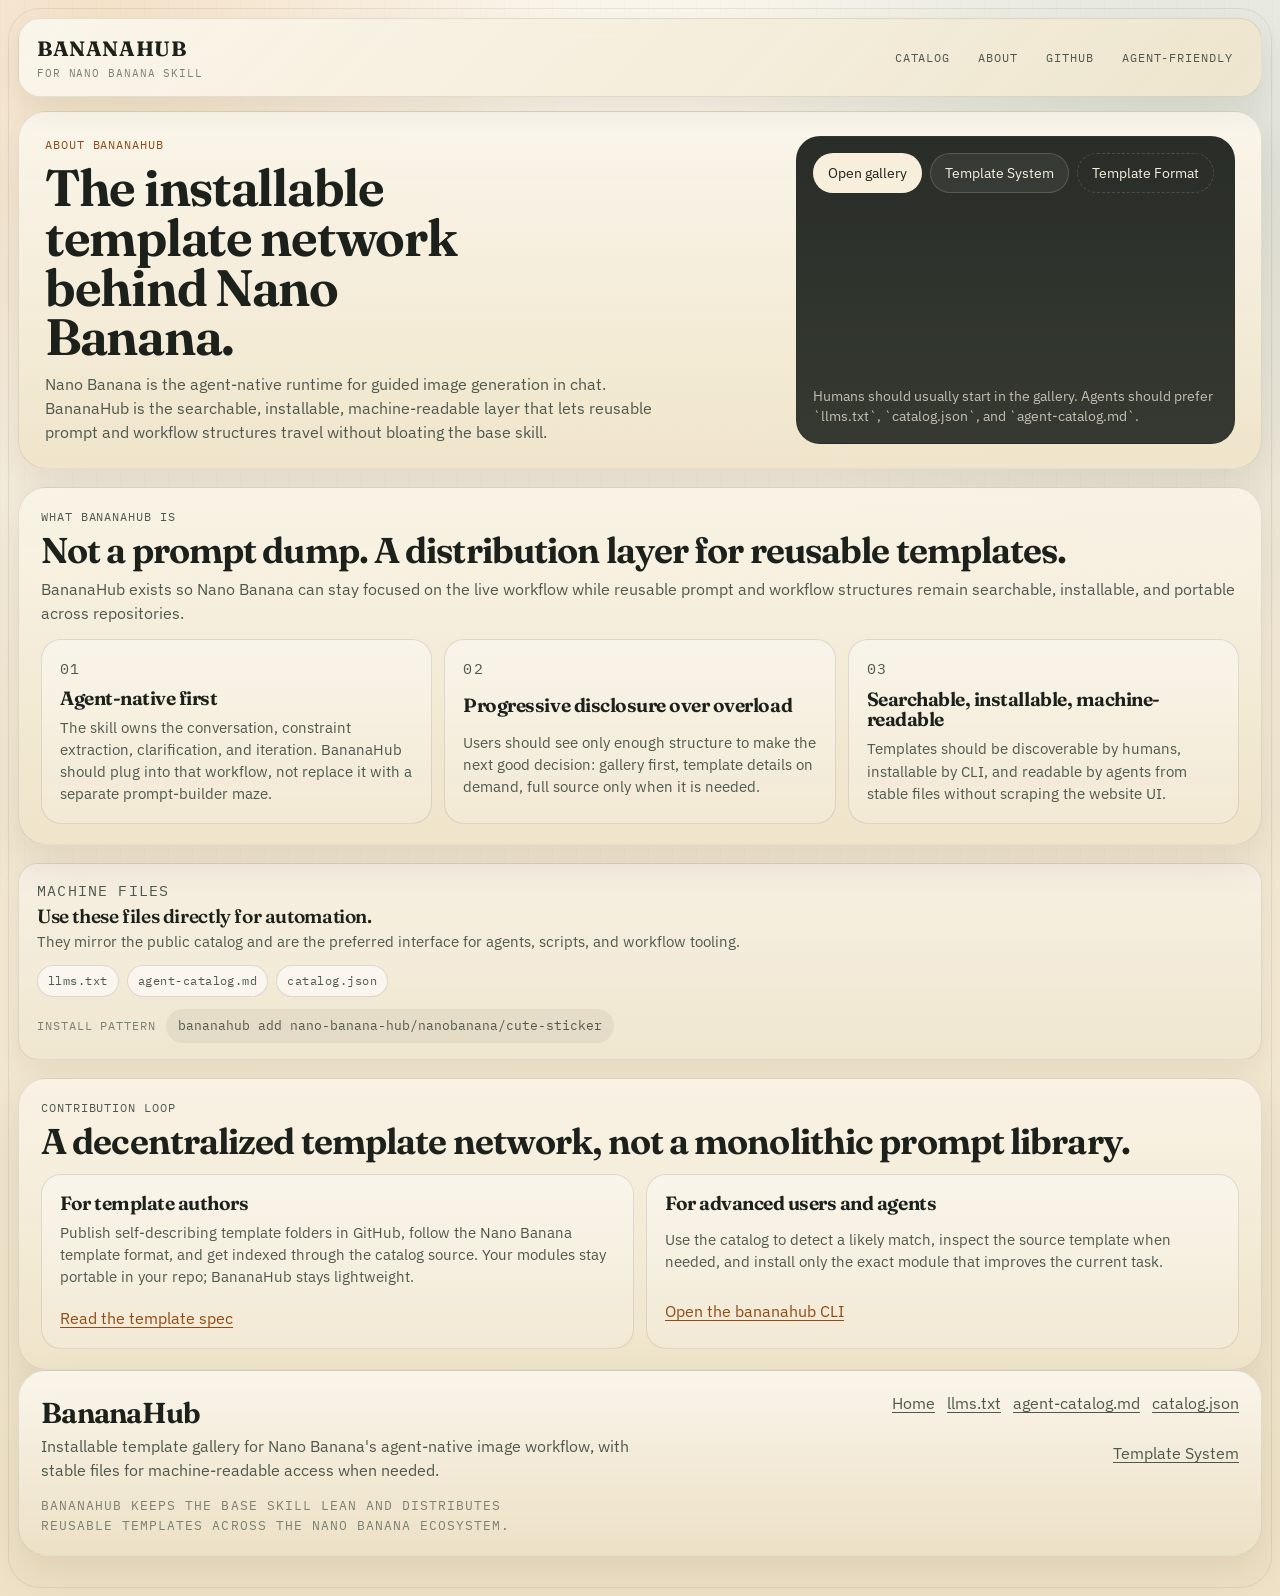
==== about.html @ 26250949 "feat: add workflow templates to hub" ====
<!DOCTYPE html>
<html lang="en">
<head>
  <meta charset="UTF-8">
  <meta name="viewport" content="width=device-width, initial-scale=1.0">
  <title>About BananaHub | Installable Template Network for Nano Banana</title>
  <meta
    name="description"
    content="Learn how BananaHub fits into the Nano Banana product: a searchable, installable template network for an agent-native image workflow."
  >
  <meta name="robots" content="index,follow,max-image-preview:large">
  <meta name="theme-color" content="#f2c94c">
  <meta property="og:type" content="website">
  <meta property="og:url" content="https://nano-banana-hub.github.io/about.html">
  <meta property="og:title" content="About BananaHub | Installable Template Network for Nano Banana">
  <meta
    property="og:description"
    content="What BananaHub is, why it exists, and how humans, authors, and agents should use this installable template network."
  >
  <link rel="canonical" href="https://nano-banana-hub.github.io/about.html">
  <link rel="preconnect" href="https://fonts.googleapis.com">
  <link rel="preconnect" href="https://fonts.gstatic.com" crossorigin>
  <link
    href="https://fonts.googleapis.com/css2?family=Fraunces:opsz,wght@9..144,500;9..144,600;9..144,700&family=IBM+Plex+Mono:wght@400;500;600&family=IBM+Plex+Sans:wght@400;500;600;700&display=swap"
    rel="stylesheet"
  >
  <link rel="stylesheet" href="css/style.css">
  <link rel="icon" href="data:image/svg+xml,<svg xmlns='http://www.w3.org/2000/svg' viewBox='0 0 100 100'><text y='.9em' font-size='90'>🍌</text></svg>">
</head>
<body>
  <a class="skip-link" href="#about-main">Skip to content</a>

  <div class="page-shell">
    <header class="site-header">
      <div class="header-inner">
        <a class="header-brand" href="/">
          <span class="brand-badge">BananaHub</span>
          <span class="brand-note">for Nano Banana Skill</span>
        </a>

        <nav class="header-links" aria-label="Primary">
          <a href="/#catalog-section">Catalog</a>
          <a href="about.html">About</a>
          <a href="https://github.com/nano-banana-hub">GitHub</a>
          <a href="/#agent-access">Agent-Friendly</a>
        </nav>
      </div>
    </header>

    <main id="about-main">
      <section class="hero info-hero">
        <div class="hero-copy">
          <p class="eyebrow">About BananaHub</p>
          <h1>The installable template network behind Nano Banana.</h1>
          <p class="hero-lead">
            Nano Banana is the agent-native runtime for guided image generation in chat. BananaHub is the searchable,
            installable, machine-readable layer that lets reusable prompt and workflow structures travel without bloating the base skill.
          </p>
        </div>

        <aside class="hero-rail" aria-label="About quick links">
          <div class="hero-actions">
            <a class="button button-primary" href="/#catalog-section">Open gallery</a>
            <a class="button button-secondary" href="https://github.com/nano-banana-hub/nanobanana/blob/main/references/template-system.md" target="_blank" rel="noopener">Template System</a>
            <a class="button button-tertiary" href="https://github.com/nano-banana-hub/nanobanana/blob/main/references/template-format-spec.md" target="_blank" rel="noopener">Template Format</a>
          </div>

          <p class="hero-note">
            Humans should usually start in the gallery. Agents should prefer `llms.txt`, `catalog.json`, and `agent-catalog.md`.
          </p>
        </aside>
      </section>

      <section class="manifesto" aria-labelledby="manifesto-title">
        <div class="section-heading">
          <p class="section-kicker">What BananaHub Is</p>
          <h2 id="manifesto-title">Not a prompt dump. A distribution layer for reusable templates.</h2>
          <p>
            BananaHub exists so Nano Banana can stay focused on the live workflow while reusable prompt and workflow structures remain
            searchable, installable, and portable across repositories.
          </p>
        </div>

        <div class="principle-grid">
          <article class="principle-card">
            <p class="principle-index">01</p>
            <h3>Agent-native first</h3>
            <p>
              The skill owns the conversation, constraint extraction, clarification, and iteration. BananaHub should plug into
              that workflow, not replace it with a separate prompt-builder maze.
            </p>
          </article>

          <article class="principle-card">
            <p class="principle-index">02</p>
            <h3>Progressive disclosure over overload</h3>
            <p>
              Users should see only enough structure to make the next good decision: gallery first, template details on demand,
              full source only when it is needed.
            </p>
          </article>

          <article class="principle-card">
            <p class="principle-index">03</p>
            <h3>Searchable, installable, machine-readable</h3>
            <p>
              Templates should be discoverable by humans, installable by CLI, and readable by agents from stable files without
              scraping the website UI.
            </p>
          </article>
        </div>
      </section>

      <section class="agent-strip" aria-labelledby="machine-files-title">
        <div class="agent-strip-copy">
          <p class="section-kicker">Machine Files</p>
          <h2 id="machine-files-title">Use these files directly for automation.</h2>
          <p>
            They mirror the public catalog and are the preferred interface for agents, scripts, and workflow tooling.
          </p>
        </div>

        <div class="agent-strip-links">
          <a class="agent-pill" href="llms.txt">llms.txt</a>
          <a class="agent-pill" href="agent-catalog.md">agent-catalog.md</a>
          <a class="agent-pill" href="catalog.json">catalog.json</a>
        </div>

        <p class="agent-install-line">
          <span>Install pattern</span>
          <code>bananahub add nano-banana-hub/nanobanana/cute-sticker</code>
        </p>
      </section>

      <section class="contribute-strip" aria-labelledby="contribute-title">
        <div class="section-heading">
          <p class="section-kicker">Contribution Loop</p>
          <h2 id="contribute-title">A decentralized template network, not a monolithic prompt library.</h2>
        </div>

        <div class="contribute-grid">
          <article class="contribute-card">
            <h3>For template authors</h3>
            <p>
              Publish self-describing template folders in GitHub, follow the Nano Banana template format, and get indexed through
              the catalog source. Your modules stay portable in your repo; BananaHub stays lightweight.
            </p>
            <a href="https://github.com/nano-banana-hub/nanobanana/blob/main/references/template-format-spec.md" target="_blank" rel="noopener">Read the template spec</a>
          </article>

          <article class="contribute-card">
            <h3>For advanced users and agents</h3>
            <p>
              Use the catalog to detect a likely match, inspect the source template when needed, and install only the exact module
              that improves the current task.
            </p>
            <a href="https://www.npmjs.com/package/bananahub" target="_blank" rel="noopener">Open the bananahub CLI</a>
          </article>
        </div>
      </section>
    </main>

    <footer class="site-footer">
      <div class="footer-top">
        <div>
          <p class="footer-title">BananaHub</p>
          <p class="footer-copy">
            Installable template gallery for Nano Banana's agent-native image workflow, with stable files for machine-readable
            access when needed.
          </p>
        </div>

        <div class="footer-links">
          <a href="/">Home</a>
          <a href="llms.txt">llms.txt</a>
          <a href="agent-catalog.md">agent-catalog.md</a>
          <a href="catalog.json">catalog.json</a>
          <a href="https://github.com/nano-banana-hub/nanobanana/blob/main/references/template-system.md" target="_blank" rel="noopener">Template System</a>
        </div>
      </div>

      <p class="footer-meta">BananaHub keeps the base skill lean and distributes reusable templates across the Nano Banana ecosystem.</p>
    </footer>
  </div>
</body>
</html>
---- css/style.css ----
:root {
  --paper: #f4eddc;
  --paper-deep: #eadbbe;
  --paper-warm: #f8f4ea;
  --ink: #1c211c;
  --ink-soft: #4f584f;
  --ink-faint: #7a8175;
  --line: rgba(28, 33, 28, 0.14);
  --line-strong: rgba(28, 33, 28, 0.26);
  --accent: #d9862a;
  --accent-deep: #8f4c16;
  --accent-soft: rgba(217, 134, 42, 0.14);
  --olive: #5e6d47;
  --olive-soft: rgba(94, 109, 71, 0.12);
  --teal: #2f6e72;
  --shadow-panel: 0 18px 44px rgba(56, 42, 18, 0.1);
  --shadow-card: 0 18px 40px rgba(46, 35, 14, 0.1);
  --radius-xl: 28px;
  --radius-lg: 20px;
  --radius-md: 14px;
  --radius-sm: 10px;
  --content-max: 1460px;
}

*,
*::before,
*::after {
  box-sizing: border-box;
}

html {
  scroll-behavior: smooth;
}

body {
  margin: 0;
  min-width: 320px;
  color: var(--ink);
  font-family: 'IBM Plex Sans', sans-serif;
  line-height: 1.5;
  background:
    radial-gradient(circle at 8% 0%, rgba(217, 134, 42, 0.18), transparent 24%),
    radial-gradient(circle at 92% 10%, rgba(47, 110, 114, 0.14), transparent 26%),
    linear-gradient(180deg, #faf5eb 0%, #f2e8d3 48%, #efe2c6 100%);
}

body::before {
  content: '';
  position: fixed;
  inset: 0;
  pointer-events: none;
  opacity: 0.4;
  background-image:
    linear-gradient(rgba(255, 255, 255, 0.24) 1px, transparent 1px),
    linear-gradient(90deg, rgba(28, 33, 28, 0.024) 1px, transparent 1px);
  background-size: 100% 24px, 24px 100%;
  mix-blend-mode: multiply;
}

a {
  color: inherit;
}

img {
  display: block;
  max-width: 100%;
}

button,
input {
  font: inherit;
}

button {
  cursor: pointer;
}

code {
  font-family: 'IBM Plex Mono', monospace;
}

.skip-link {
  position: absolute;
  top: -56px;
  left: 20px;
  z-index: 60;
  padding: 10px 14px;
  border-radius: 999px;
  background: var(--ink);
  color: #fbf4e5;
  text-decoration: none;
  transition: top 0.18s ease;
}

.skip-link:focus {
  top: 18px;
}

.page-shell {
  position: relative;
  max-width: calc(var(--content-max) + 48px);
  margin: 0 auto;
  padding: 18px 18px 40px;
}

.page-shell::before {
  content: '';
  position: absolute;
  inset: 8px;
  border: 1px solid rgba(28, 33, 28, 0.08);
  border-radius: 32px;
  pointer-events: none;
}

.site-header,
.hero,
.catalog-shell,
.agent-drawer,
.manifesto,
.contribute-strip,
.site-footer {
  position: relative;
  z-index: 1;
}

.site-header {
  position: sticky;
  top: 0;
  z-index: 30;
  padding-bottom: 14px;
  backdrop-filter: blur(18px);
}

.header-inner {
  display: flex;
  align-items: center;
  justify-content: space-between;
  gap: 18px;
  padding: 14px 18px;
  border: 1px solid rgba(28, 33, 28, 0.1);
  border-radius: 22px;
  background: linear-gradient(135deg, rgba(250, 246, 236, 0.94), rgba(239, 229, 203, 0.88));
  box-shadow: 0 12px 28px rgba(55, 43, 19, 0.08);
}

.header-brand {
  display: inline-flex;
  flex-direction: column;
  gap: 1px;
  text-decoration: none;
}

.brand-badge {
  font-family: 'Fraunces', serif;
  font-size: 1.3rem;
  font-weight: 700;
  letter-spacing: 0.03em;
  text-transform: uppercase;
}

.brand-note,
.header-links a,
.eyebrow,
.section-kicker,
.search-label,
.filter-label,
.access-label,
.card-eyebrow,
.modal-kicker,
.modal-install-label,
.modal-meta-item .label,
.footer-meta {
  font-family: 'IBM Plex Mono', monospace;
  letter-spacing: 0.08em;
  text-transform: uppercase;
}

.brand-note {
  color: var(--ink-faint);
  font-size: 0.7rem;
}

.header-links {
  display: flex;
  flex-wrap: wrap;
  justify-content: flex-end;
  gap: 8px;
}

.header-links a {
  display: inline-flex;
  align-items: center;
  min-height: 34px;
  padding: 0 10px;
  border-radius: 999px;
  color: var(--ink-soft);
  font-size: 0.74rem;
  text-decoration: none;
  transition:
    background-color 0.2s ease,
    color 0.2s ease,
    transform 0.2s ease;
}

.header-links a:hover,
.header-links a:focus-visible {
  color: var(--ink);
  background: rgba(28, 33, 28, 0.06);
  transform: translateY(-1px);
}

main {
  display: grid;
  gap: 18px;
}

.hero,
.catalog-shell,
.agent-drawer,
.manifesto,
.contribute-strip,
.site-footer {
  border: 1px solid rgba(28, 33, 28, 0.1);
  border-radius: var(--radius-xl);
  background:
    linear-gradient(180deg, rgba(249, 243, 230, 0.96), rgba(238, 228, 201, 0.95));
  box-shadow: var(--shadow-panel);
}

.hero,
.catalog-shell,
.site-footer {
  background:
    linear-gradient(180deg, rgba(250, 245, 235, 0.98), rgba(239, 228, 201, 0.95)),
    radial-gradient(circle at top right, rgba(94, 109, 71, 0.08), transparent 24%);
}

.hero {
  display: grid;
  grid-template-columns: minmax(0, 1.5fr) minmax(280px, 0.9fr);
  gap: 18px;
  padding: 24px 26px;
  overflow: clip;
}

.hero-compact {
  min-height: 0;
}

.info-hero h1 {
  max-width: 13ch;
}

.hero-copy {
  display: grid;
  gap: 10px;
  align-content: center;
}

.eyebrow,
.section-kicker,
.search-label,
.filter-label,
.access-label,
.card-eyebrow,
.modal-kicker,
.modal-install-label {
  margin: 0;
  color: var(--accent-deep);
  font-size: 0.72rem;
}

.hero h1,
.catalog-intro h2,
.section-heading h2,
.access-card h3,
.principle-card h3,
.contribute-card h3,
.modal h2,
.footer-title,
.card-title {
  margin: 0;
  font-family: 'Fraunces', serif;
  font-weight: 650;
  letter-spacing: -0.025em;
}

.hero h1 {
  max-width: 12ch;
  font-size: clamp(2.2rem, 4vw, 4rem);
  line-height: 0.97;
}

.hero-lead,
.section-heading p,
#results-summary,
.access-card p,
.principle-card p,
.contribute-card p,
.footer-copy,
.modal-desc {
  margin: 0;
  color: var(--ink-soft);
}

.hero-lead {
  max-width: 62ch;
  font-size: 1rem;
}

.hero-rail {
  display: grid;
  gap: 14px;
  align-content: space-between;
  padding: 16px;
  border: 1px solid rgba(28, 33, 28, 0.12);
  border-radius: 24px;
  background: linear-gradient(180deg, rgba(28, 33, 28, 0.94), rgba(42, 47, 40, 0.94));
  color: #f7efdc;
}

.hero-metrics {
  display: grid;
  grid-template-columns: repeat(3, minmax(0, 1fr));
  gap: 10px;
  margin: 0;
  padding: 0;
  list-style: none;
}

.hero-metrics li {
  padding: 12px 12px 10px;
  border: 1px solid rgba(247, 239, 220, 0.12);
  border-radius: 16px;
  background: rgba(255, 255, 255, 0.04);
}

.hero-metrics span {
  display: block;
  font-family: 'Fraunces', serif;
  font-size: 1.55rem;
  line-height: 1;
}

.hero-metrics small {
  display: block;
  margin-top: 7px;
  color: rgba(247, 239, 220, 0.72);
  font-size: 0.76rem;
}

.hero-actions {
  display: flex;
  flex-wrap: wrap;
  gap: 8px;
}

.button,
.pill,
.sort-tab,
.link-button,
.copy-btn,
.card-source-link,
.modal-link,
.modal-link-button,
.lightbox-link,
.lightbox-close,
.modal-close {
  transition:
    transform 0.2s ease,
    border-color 0.2s ease,
    background-color 0.2s ease,
    color 0.2s ease,
    box-shadow 0.2s ease;
}

.button {
  display: inline-flex;
  align-items: center;
  justify-content: center;
  min-height: 40px;
  padding: 0 14px;
  border: 1px solid rgba(247, 239, 220, 0.16);
  border-radius: 999px;
  text-decoration: none;
  font-size: 0.9rem;
}

.button:hover,
.button:focus-visible,
.pill:hover,
.sort-tab:hover,
.link-button:hover,
.copy-btn:hover,
.card-source-link:hover,
.modal-link:hover,
.modal-link-button:hover,
.lightbox-link:hover,
.lightbox-close:hover,
.modal-close:hover,
.access-card:hover,
.access-card:focus-visible,
.template-card:hover,
.template-card:focus-visible {
  transform: translateY(-2px);
}

.button-primary {
  background: #f7efdc;
  color: var(--ink);
}

.button-secondary {
  color: #f7efdc;
  background: rgba(255, 255, 255, 0.06);
}

.button-tertiary {
  color: #f7efdc;
  background: transparent;
  border-style: dashed;
}

.hero-note {
  margin: 0;
  color: rgba(247, 239, 220, 0.74);
  font-size: 0.85rem;
}

.catalog-shell {
  padding: 20px 22px 22px;
  overflow: visible;
}

.catalog-intro {
  display: flex;
  align-items: flex-start;
  justify-content: space-between;
  gap: 18px;
}

.catalog-intro h2,
.section-heading h2 {
  font-size: clamp(1.8rem, 2.8vw, 2.8rem);
  line-height: 1;
}

.catalog-status {
  display: flex;
  gap: 10px;
}

.status-pill {
  min-width: 110px;
  padding: 12px 14px 10px;
  border: 1px solid rgba(28, 33, 28, 0.1);
  border-radius: 16px;
  background: rgba(28, 33, 28, 0.03);
}

.status-pill span {
  display: block;
  font-family: 'Fraunces', serif;
  font-size: 1.5rem;
  line-height: 1;
}

.status-pill small {
  color: var(--ink-faint);
  font-size: 0.76rem;
}

.filter-bar,
.catalog-helper {
  display: flex;
  align-items: center;
  justify-content: space-between;
  gap: 14px;
}

.filter-bar {
  position: sticky;
  top: 80px;
  z-index: 12;
  flex-wrap: wrap;
  margin-top: 16px;
  padding: 14px;
  border: 1px solid rgba(28, 33, 28, 0.12);
  border-radius: 20px;
  background: linear-gradient(180deg, rgba(250, 246, 238, 0.96), rgba(243, 235, 219, 0.95));
  box-shadow: 0 10px 26px rgba(54, 42, 18, 0.08);
}

.search-box {
  flex: 1 1 320px;
  display: grid;
  gap: 6px;
}

.search-input-shell {
  display: flex;
  align-items: center;
  gap: 10px;
  min-height: 48px;
  padding: 0 14px;
  border: 1px solid rgba(28, 33, 28, 0.16);
  border-radius: 16px;
  background: rgba(255, 255, 255, 0.8);
}

.search-icon {
  display: inline-flex;
  align-items: center;
  justify-content: center;
  width: 24px;
  height: 24px;
  border-radius: 50%;
  background: var(--ink);
  color: #f7efdc;
  font-family: 'IBM Plex Mono', monospace;
  font-size: 0.8rem;
}

.search-input-shell input {
  width: 100%;
  border: 0;
  outline: 0;
  background: transparent;
  color: var(--ink);
}

.search-input-shell input::placeholder {
  color: var(--ink-faint);
}

.filter-group {
  min-width: 180px;
  display: grid;
  gap: 6px;
}

.filter-row,
.sort-tabs {
  display: flex;
  flex-wrap: wrap;
  gap: 6px;
}

.pill,
.sort-tab,
.link-button {
  min-height: 34px;
  padding: 0 11px;
  border: 1px solid rgba(28, 33, 28, 0.14);
  border-radius: 999px;
  background: rgba(255, 255, 255, 0.76);
  color: var(--ink-soft);
  font-size: 0.78rem;
}

.pill.active,
.sort-tab.active {
  background: var(--ink);
  border-color: var(--ink);
  color: #f7efdc;
}

.catalog-helper {
  margin-top: 10px;
}

#catalog-hint,
.footer-meta,
.modal-subtitle,
.agent-summary-note {
  color: var(--ink-faint);
}

#catalog-hint {
  margin: 0;
  font-size: 0.88rem;
}

.link-button {
  background: transparent;
}

.card-grid {
  display: grid;
  grid-template-columns: repeat(auto-fill, minmax(210px, 1fr));
  gap: 14px;
  margin-top: 16px;
}

.template-card {
  display: grid;
  gap: 10px;
  min-height: 100%;
  padding: 10px;
  border: 1px solid rgba(28, 33, 28, 0.12);
  border-radius: 22px;
  background: linear-gradient(180deg, rgba(255, 255, 255, 0.58), rgba(247, 240, 226, 0.94));
  box-shadow: var(--shadow-card);
  cursor: pointer;
  outline: none;
}

.template-card:hover,
.template-card:focus-visible {
  border-color: rgba(28, 33, 28, 0.24);
  box-shadow: 0 22px 46px rgba(46, 35, 14, 0.14);
}

.card-image-wrap {
  position: relative;
  aspect-ratio: 1 / 1.02;
  overflow: hidden;
  border-radius: 16px;
  border: 1px solid rgba(28, 33, 28, 0.12);
  background:
    linear-gradient(135deg, rgba(28, 33, 28, 0.08), rgba(255, 255, 255, 0.38)),
    repeating-linear-gradient(135deg, rgba(28, 33, 28, 0.02) 0 10px, rgba(255, 255, 255, 0.05) 10px 20px);
}

.card-image-wrap.prefers-contain img {
  object-fit: contain;
  background: rgba(248, 244, 234, 0.98);
}

.card-image-wrap img {
  position: absolute;
  inset: 0;
  width: 100%;
  height: 100%;
  object-fit: cover;
  opacity: 0;
  transform: scale(1.02);
  transition:
    opacity 0.22s ease,
    transform 0.32s ease;
}

.card-image-wrap.is-loaded img {
  opacity: 1;
  transform: scale(1);
}

.card-image-placeholder {
  position: absolute;
  inset: 0;
  display: grid;
  place-items: center;
  padding: 12px;
}

.card-image-placeholder-label {
  color: var(--ink-faint);
  font-family: 'IBM Plex Mono', monospace;
  font-size: 0.72rem;
  letter-spacing: 0.05em;
  text-transform: uppercase;
  text-align: center;
}

.card-top-badges {
  position: absolute;
  top: 8px;
  left: 8px;
  right: 8px;
  z-index: 1;
  display: grid;
  grid-template-columns: minmax(0, 1fr) auto;
  align-items: start;
  gap: 8px;
}

.card-top-badges-left,
.card-top-badges-right {
  display: flex;
  flex-wrap: wrap;
  align-items: flex-start;
  min-width: 0;
  gap: 8px;
}

.card-top-badges-right {
  justify-content: flex-end;
}

.card-official-badge,
.card-type-badge,
.card-profile-badge,
.card-source-badge,
.card-flag-badge,
.card-aspect-badge {
  display: inline-flex;
  align-items: center;
  min-height: 22px;
  padding: 0 7px;
  border-radius: 999px;
  font-family: 'IBM Plex Mono', monospace;
  font-size: 0.62rem;
  letter-spacing: 0.05em;
  text-transform: uppercase;
  max-width: 100%;
  overflow: hidden;
  text-overflow: ellipsis;
  white-space: nowrap;
}

.card-official-badge {
  background: rgba(250, 244, 233, 0.9);
  color: var(--accent-deep);
}

.card-profile-badge {
  min-height: 18px;
  padding: 0 6px;
  border-radius: 7px;
  font-size: 0.58rem;
  letter-spacing: 0.04em;
  background: rgba(28, 33, 28, 0.72);
  color: #f7efdc;
}

.card-type-badge {
  min-height: 18px;
  padding: 0 6px;
  border-radius: 7px;
  font-size: 0.58rem;
  letter-spacing: 0.04em;
  background: rgba(47, 110, 114, 0.16);
  color: var(--teal);
}

.card-source-badge {
  background: rgba(47, 110, 114, 0.14);
  color: var(--teal);
}

.card-flag-badge {
  background: rgba(217, 134, 42, 0.18);
  color: var(--accent-deep);
}

.card-aspect-badge {
  position: absolute;
  left: 8px;
  bottom: 8px;
  z-index: 1;
  background: rgba(28, 33, 28, 0.8);
  color: #f7efdc;
}

.card-body {
  display: grid;
  gap: 10px;
  padding: 2px 2px 0;
}

.card-head {
  display: flex;
  gap: 10px;
  justify-content: space-between;
  align-items: flex-start;
}

.card-title-stack {
  min-width: 0;
}

.card-eyebrow {
  color: var(--ink-faint);
  font-size: 0.64rem;
}

.card-title {
  margin-top: 3px;
  font-size: 1.08rem;
  line-height: 1.05;
}

.card-subtitle {
  margin-top: 2px;
  color: var(--ink-soft);
  font-size: 0.78rem;
  line-height: 1.35;
}

.card-inline-stat {
  flex: 0 0 auto;
  min-width: 56px;
  padding: 6px 7px;
  border-radius: 12px;
  background: rgba(28, 33, 28, 0.05);
  text-align: right;
}

.card-inline-stat small {
  display: block;
  color: var(--ink-faint);
  font-size: 0.62rem;
  text-transform: uppercase;
  letter-spacing: 0.05em;
}

.card-inline-stat-value {
  display: block;
  font-family: 'Fraunces', serif;
  font-size: 1rem;
  line-height: 1;
}

.card-tags,
.card-badges {
  display: flex;
  flex-wrap: wrap;
  gap: 6px;
}

.tag,
.badge {
  display: inline-flex;
  align-items: center;
  min-height: 24px;
  padding: 0 8px;
  border-radius: 999px;
  font-size: 0.7rem;
}

.tag {
  border: 1px dashed rgba(28, 33, 28, 0.16);
  color: var(--ink-soft);
  background: rgba(255, 255, 255, 0.45);
}

.badge {
  border: 1px solid rgba(28, 33, 28, 0.12);
  background: rgba(28, 33, 28, 0.06);
}

.badge-source {
  background: rgba(47, 110, 114, 0.12);
}

.badge-flag {
  background: rgba(217, 134, 42, 0.16);
}

.badge-type.prompt {
  background: rgba(47, 110, 114, 0.12);
}

.badge-type.workflow {
  background: rgba(217, 134, 42, 0.15);
}

.badge-profile.photo {
  background: rgba(47, 110, 114, 0.14);
}

.badge-profile.sticker {
  background: rgba(217, 134, 42, 0.15);
}

.badge-profile.product {
  background: rgba(94, 109, 71, 0.16);
}

.badge-profile.diagram {
  background: rgba(90, 88, 145, 0.14);
}

.badge-profile.minimal {
  background: rgba(28, 33, 28, 0.08);
}

.badge-profile.general {
  background: rgba(122, 90, 41, 0.12);
}

.card-meta-inline {
  display: flex;
  flex-wrap: wrap;
  gap: 6px 10px;
  color: var(--ink-faint);
  font-size: 0.72rem;
}

.card-meta-inline span {
  display: inline-flex;
  align-items: center;
  gap: 6px;
}

.card-meta-inline span::before {
  content: '';
  width: 4px;
  height: 4px;
  border-radius: 50%;
  background: rgba(28, 33, 28, 0.28);
}

.card-actions {
  display: flex;
  flex-wrap: wrap;
  align-items: center;
  gap: 8px;
}

.card-action-stat,
.copy-btn,
.card-source-link {
  display: inline-flex;
  align-items: center;
  justify-content: center;
  min-height: 34px;
  padding: 0 11px;
  border-radius: 999px;
  text-decoration: none;
  font-size: 0.76rem;
  text-align: center;
  white-space: nowrap;
  line-height: 1;
}

.card-action-stat {
  gap: 7px;
  padding-inline: 12px;
  border: 1px solid rgba(28, 33, 28, 0.12);
  background: rgba(28, 33, 28, 0.05);
  color: var(--ink-soft);
}

.card-action-stat small {
  color: var(--ink-faint);
  font-size: 0.62rem;
  letter-spacing: 0.05em;
  text-transform: uppercase;
}

.card-action-stat-value {
  color: var(--ink);
  font-family: 'Fraunces', serif;
  font-size: 0.96rem;
  line-height: 1;
}

.copy-btn {
  flex: 1 1 auto;
  border: 1px solid var(--ink);
  background: var(--ink);
  color: #f7efdc;
}

.copy-btn.copied {
  background: var(--olive);
  border-color: var(--olive);
}

.copy-btn-compact {
  flex: 0 0 auto;
  min-height: 30px;
  padding: 0 10px;
  font-size: 0.72rem;
}

.card-source-link {
  flex: 0 0 auto;
  border: 1px solid rgba(28, 33, 28, 0.14);
  background: rgba(255, 255, 255, 0.64);
  color: var(--ink-soft);
}

.card-empty {
  grid-column: 1 / -1;
  padding: 36px 20px;
  border: 1px dashed rgba(28, 33, 28, 0.18);
  border-radius: 22px;
  background: rgba(255, 255, 255, 0.4);
  text-align: center;
}

.card-empty p {
  margin: 0;
}

.card-empty p + p {
  margin-top: 8px;
  color: var(--ink-soft);
}

.agent-strip {
  display: grid;
  gap: 12px;
  align-items: center;
  padding: 16px 18px;
  border: 1px solid rgba(28, 33, 28, 0.1);
  border-radius: 20px;
  background: linear-gradient(180deg, rgba(247, 241, 228, 0.9), rgba(239, 230, 207, 0.86));
  box-shadow: 0 10px 24px rgba(56, 42, 18, 0.06);
}

.agent-strip h2 {
  margin: 0;
  font-family: 'Fraunces', serif;
  font-size: 1.2rem;
  font-weight: 600;
  letter-spacing: -0.02em;
}

.agent-strip p {
  margin: 0;
  color: var(--ink-soft);
  font-size: 0.92rem;
}

.agent-strip-links {
  display: flex;
  flex-wrap: wrap;
  gap: 8px;
}

.agent-pill {
  display: inline-flex;
  align-items: center;
  min-height: 32px;
  padding: 0 10px;
  border: 1px solid rgba(28, 33, 28, 0.14);
  border-radius: 999px;
  background: rgba(255, 255, 255, 0.58);
  color: var(--ink-soft);
  font-family: 'IBM Plex Mono', monospace;
  font-size: 0.74rem;
  letter-spacing: 0.04em;
  text-decoration: none;
  transition:
    transform 0.2s ease,
    border-color 0.2s ease,
    background-color 0.2s ease;
}

.agent-pill:hover,
.agent-pill:focus-visible {
  transform: translateY(-1px);
  border-color: rgba(28, 33, 28, 0.22);
  background: rgba(255, 255, 255, 0.78);
}

.agent-install-line {
  display: flex;
  flex-wrap: wrap;
  gap: 10px;
  align-items: center;
}

.agent-install-line span {
  color: var(--ink-faint);
  font-family: 'IBM Plex Mono', monospace;
  font-size: 0.72rem;
  letter-spacing: 0.08em;
  text-transform: uppercase;
}

.agent-install-line code {
  display: inline-flex;
  align-items: center;
  min-height: 34px;
  padding: 0 12px;
  border-radius: 999px;
  background: rgba(28, 33, 28, 0.06);
  font-size: 0.8rem;
}

.agent-drawer {
  overflow: hidden;
}

.agent-summary {
  position: relative;
  display: grid;
  gap: 8px;
  padding: 18px 22px;
  cursor: pointer;
  list-style: none;
}

.agent-summary::-webkit-details-marker {
  display: none;
}

.agent-summary::after {
  content: 'Open';
  position: absolute;
  top: 18px;
  right: 22px;
  display: inline-flex;
  align-items: center;
  min-height: 28px;
  padding: 0 10px;
  border: 1px solid rgba(28, 33, 28, 0.14);
  border-radius: 999px;
  color: var(--ink-soft);
  font-family: 'IBM Plex Mono', monospace;
  font-size: 0.72rem;
  letter-spacing: 0.06em;
  text-transform: uppercase;
}

.agent-drawer[open] .agent-summary::after {
  content: 'Close';
}

.agent-summary-title {
  max-width: 56ch;
  font-family: 'Fraunces', serif;
  font-size: 1.45rem;
  font-weight: 600;
  letter-spacing: -0.02em;
}

.agent-summary-note {
  max-width: 60ch;
  font-size: 0.9rem;
}

.agent-drawer-body {
  display: grid;
  gap: 14px;
  padding: 0 22px 20px;
}

.access-grid,
.principle-grid,
.contribute-grid {
  display: grid;
  gap: 12px;
}

.access-grid {
  grid-template-columns: repeat(3, minmax(0, 1fr));
}

.access-card,
.principle-card,
.contribute-card {
  position: relative;
  display: grid;
  gap: 8px;
  padding: 18px;
  border: 1px solid rgba(28, 33, 28, 0.12);
  border-radius: 20px;
  background: linear-gradient(180deg, rgba(255, 255, 255, 0.42), rgba(255, 255, 255, 0.16));
  text-decoration: none;
}

.access-card p,
.principle-card p,
.contribute-card p {
  font-size: 0.92rem;
}

.access-card h3,
.principle-card h3,
.contribute-card h3 {
  font-size: 1.2rem;
  line-height: 1.08;
}

.agent-code-block {
  padding: 16px 18px;
  border: 1px dashed rgba(28, 33, 28, 0.18);
  border-radius: 18px;
  background: rgba(28, 33, 28, 0.03);
}

.agent-code-label {
  margin: 0 0 8px;
  color: var(--accent-deep);
  font-family: 'IBM Plex Mono', monospace;
  font-size: 0.7rem;
  letter-spacing: 0.08em;
  text-transform: uppercase;
}

.agent-code-block code {
  display: block;
  font-size: 0.92rem;
  line-height: 1.55;
  word-break: break-word;
}

.manifesto,
.contribute-strip,
.site-footer {
  padding: 20px 22px;
}

.section-heading {
  display: grid;
  gap: 8px;
}

.principle-grid {
  grid-template-columns: repeat(3, minmax(0, 1fr));
  margin-top: 14px;
}

.principle-index {
  margin: 0;
  color: var(--accent-deep);
  font-family: 'IBM Plex Mono', monospace;
  font-size: 0.72rem;
  letter-spacing: 0.08em;
}

.contribute-grid {
  grid-template-columns: repeat(2, minmax(0, 1fr));
  margin-top: 14px;
}

.contribute-card a {
  display: inline-flex;
  margin-top: 10px;
  color: var(--accent-deep);
  text-decoration-thickness: 1px;
  text-underline-offset: 0.16em;
}

.site-footer {
  background:
    linear-gradient(180deg, rgba(250, 245, 235, 0.98), rgba(235, 224, 197, 0.94)),
    radial-gradient(circle at top right, rgba(28, 33, 28, 0.05), transparent 24%);
}

.footer-top {
  display: flex;
  justify-content: space-between;
  gap: 18px;
}

.footer-title {
  font-size: 1.8rem;
}

.footer-copy,
.footer-meta {
  max-width: 62ch;
}

.footer-links {
  display: flex;
  flex-wrap: wrap;
  justify-content: flex-end;
  gap: 8px 12px;
  max-width: 360px;
}

.footer-links a {
  color: var(--ink-soft);
  text-decoration-thickness: 1px;
  text-underline-offset: 0.16em;
}

.footer-meta {
  margin: 14px 0 0;
  font-size: 0.8rem;
}

.noscript-banner {
  margin: 14px auto 0;
  max-width: 960px;
  padding: 12px 16px;
  border: 1px solid rgba(28, 33, 28, 0.12);
  border-radius: 16px;
  background: rgba(255, 255, 255, 0.82);
}

.modal-overlay,
.lightbox-overlay {
  position: fixed;
  inset: 0;
  opacity: 0;
  visibility: hidden;
  pointer-events: none;
  transition:
    opacity 0.2s ease,
    visibility 0.2s ease;
}

.modal-overlay {
  z-index: 60;
  display: grid;
  place-items: center;
  padding: 20px;
  background: rgba(13, 16, 13, 0.6);
  backdrop-filter: blur(18px);
}

.modal-overlay.open,
.lightbox-overlay.open {
  opacity: 1;
  visibility: visible;
  pointer-events: auto;
}

.modal {
  position: relative;
  display: grid;
  grid-template-columns: minmax(240px, 0.86fr) minmax(0, 1.14fr);
  width: min(940px, 100%);
  max-height: min(88vh, 900px);
  overflow: hidden;
  border: 1px solid rgba(28, 33, 28, 0.1);
  border-radius: 28px;
  background: linear-gradient(180deg, rgba(250, 245, 235, 0.98), rgba(240, 231, 210, 0.98));
  box-shadow: 0 28px 90px rgba(0, 0, 0, 0.28);
}

.modal-close {
  position: absolute;
  top: 16px;
  right: 16px;
  z-index: 2;
  width: 40px;
  height: 40px;
  border: 1px solid rgba(28, 33, 28, 0.14);
  border-radius: 50%;
  background: rgba(250, 245, 235, 0.92);
  color: var(--ink);
}

.modal-image-button {
  position: relative;
  min-height: 100%;
  padding: 0;
  border: 0;
  background:
    linear-gradient(135deg, rgba(28, 33, 28, 0.12), rgba(255, 255, 255, 0.4));
}

.modal-image-button.is-disabled {
  cursor: default;
}

.modal-image {
  width: 100%;
  height: 100%;
  object-fit: cover;
}

.modal-image-hint {
  position: absolute;
  left: 16px;
  bottom: 16px;
  padding: 8px 10px;
  border-radius: 999px;
  background: rgba(28, 33, 28, 0.78);
  color: #f7efdc;
  font-family: 'IBM Plex Mono', monospace;
  font-size: 0.68rem;
  letter-spacing: 0.06em;
  text-transform: uppercase;
}

.modal-body {
  padding: 28px 26px 24px;
  overflow: auto;
}

.modal h2 {
  font-size: clamp(1.8rem, 3vw, 2.6rem);
  line-height: 1;
}

.modal-subtitle,
.modal-desc {
  margin-top: 10px;
}

.modal-badges,
.modal-tags,
#modal-badges,
#modal-tags {
  display: flex;
  flex-wrap: wrap;
  gap: 8px;
}

#modal-tags {
  margin-top: 12px;
}

.modal-meta {
  display: grid;
  grid-template-columns: repeat(2, minmax(0, 1fr));
  gap: 10px;
  margin-top: 18px;
}

.modal-meta-item {
  display: grid;
  gap: 4px;
  padding: 10px 12px;
  border-radius: 14px;
  background: rgba(28, 33, 28, 0.05);
}

.modal-meta-item .label {
  font-size: 0.68rem;
}

.modal-actions {
  display: flex;
  flex-wrap: wrap;
  gap: 8px;
  margin-top: 18px;
}

.modal-link,
.modal-link-button,
.lightbox-link,
.lightbox-close {
  display: inline-flex;
  align-items: center;
  justify-content: center;
  min-height: 38px;
  padding: 0 12px;
  border: 1px solid rgba(28, 33, 28, 0.16);
  border-radius: 999px;
  background: rgba(255, 255, 255, 0.72);
  color: var(--ink);
  text-decoration: none;
}

.modal-install {
  margin-top: 18px;
}

.modal-install-box {
  display: flex;
  align-items: center;
  gap: 10px;
  padding: 14px;
  border: 1px solid rgba(28, 33, 28, 0.12);
  border-radius: 18px;
  background: rgba(28, 33, 28, 0.04);
}

.modal-install-box code {
  flex: 1 1 auto;
  min-width: 0;
  font-size: 0.94rem;
  line-height: 1.4;
  white-space: nowrap;
  word-break: normal;
  overflow-x: auto;
  overflow-y: hidden;
  scrollbar-width: thin;
}

.lightbox-overlay {
  z-index: 70;
  display: grid;
  grid-template-rows: auto 1fr;
  gap: 12px;
  padding: 16px;
  background: rgba(10, 12, 9, 0.92);
}

.lightbox-toolbar {
  display: flex;
  justify-content: flex-end;
  gap: 8px;
}

.lightbox-image {
  width: 100%;
  height: 100%;
  object-fit: contain;
}

.hero,
.template-card,
.access-card,
.principle-card,
.contribute-card,
.modal {
  animation: rise-in 0.52s ease both;
}

.template-card:nth-child(2n),
.access-card:nth-child(2),
.principle-card:nth-child(2) {
  animation-delay: 0.04s;
}

.template-card:nth-child(3n),
.access-card:nth-child(3),
.principle-card:nth-child(3) {
  animation-delay: 0.08s;
}

@keyframes rise-in {
  from {
    opacity: 0;
    transform: translateY(16px);
  }

  to {
    opacity: 1;
    transform: translateY(0);
  }
}

@media (max-width: 1180px) {
  .hero {
    grid-template-columns: 1fr;
  }

  .catalog-intro,
  .footer-top {
    flex-direction: column;
    align-items: flex-start;
  }

  .footer-links {
    justify-content: flex-start;
  }
}

@media (max-width: 980px) {
  .access-grid,
  .principle-grid,
  .contribute-grid,
  .modal {
    grid-template-columns: 1fr;
  }

  .filter-bar {
    position: static;
  }

  .modal {
    max-height: 90vh;
  }

  .modal-image-button {
    min-height: 280px;
  }
}

@media (max-width: 720px) {
  .page-shell {
    padding: 12px 12px 28px;
  }

  .page-shell::before {
    inset: 5px;
    border-radius: 24px;
  }

  .header-inner,
  .hero,
  .catalog-shell,
  .agent-summary,
  .agent-drawer-body,
  .manifesto,
  .contribute-strip,
  .site-footer {
    padding-left: 16px;
    padding-right: 16px;
  }

  .hero h1 {
    max-width: none;
  }

  .hero-metrics,
  .modal-meta {
    grid-template-columns: 1fr;
  }

  .catalog-status {
    width: 100%;
  }

  .status-pill {
    flex: 1;
  }

  .agent-install-line {
    align-items: flex-start;
  }

  .card-grid {
    grid-template-columns: repeat(auto-fill, minmax(180px, 1fr));
  }
}

@media (max-width: 560px) {
  .header-inner {
    align-items: flex-start;
  }

  .header-links {
    justify-content: flex-start;
  }

  .hero-actions,
  .catalog-helper,
  .card-actions,
  .modal-actions {
    flex-direction: column;
    align-items: stretch;
  }

  .card-top-badges {
    grid-template-columns: 1fr;
  }

  .card-top-badges-right {
    justify-content: flex-start;
  }

  .button,
  .card-action-stat,
  .copy-btn,
  .card-source-link,
  .link-button,
  .modal-link,
  .modal-link-button,
  .lightbox-link,
  .lightbox-close {
    width: 100%;
  }

  .card-grid {
    grid-template-columns: 1fr 1fr;
  }

  .modal-overlay,
  .lightbox-overlay {
    padding: 10px;
  }

  .modal-body {
    padding: 20px 16px 16px;
  }

  .modal-install-box {
    flex-direction: row;
    align-items: center;
  }

  .copy-btn-compact {
    width: auto;
  }
}

@media (max-width: 420px) {
  .card-grid {
    grid-template-columns: 1fr;
  }
}

@media (prefers-reduced-motion: reduce) {
  html {
    scroll-behavior: auto;
  }

  *,
  *::before,
  *::after {
    animation: none !important;
    transition-duration: 0.01ms !important;
    transition-delay: 0ms !important;
  }
}
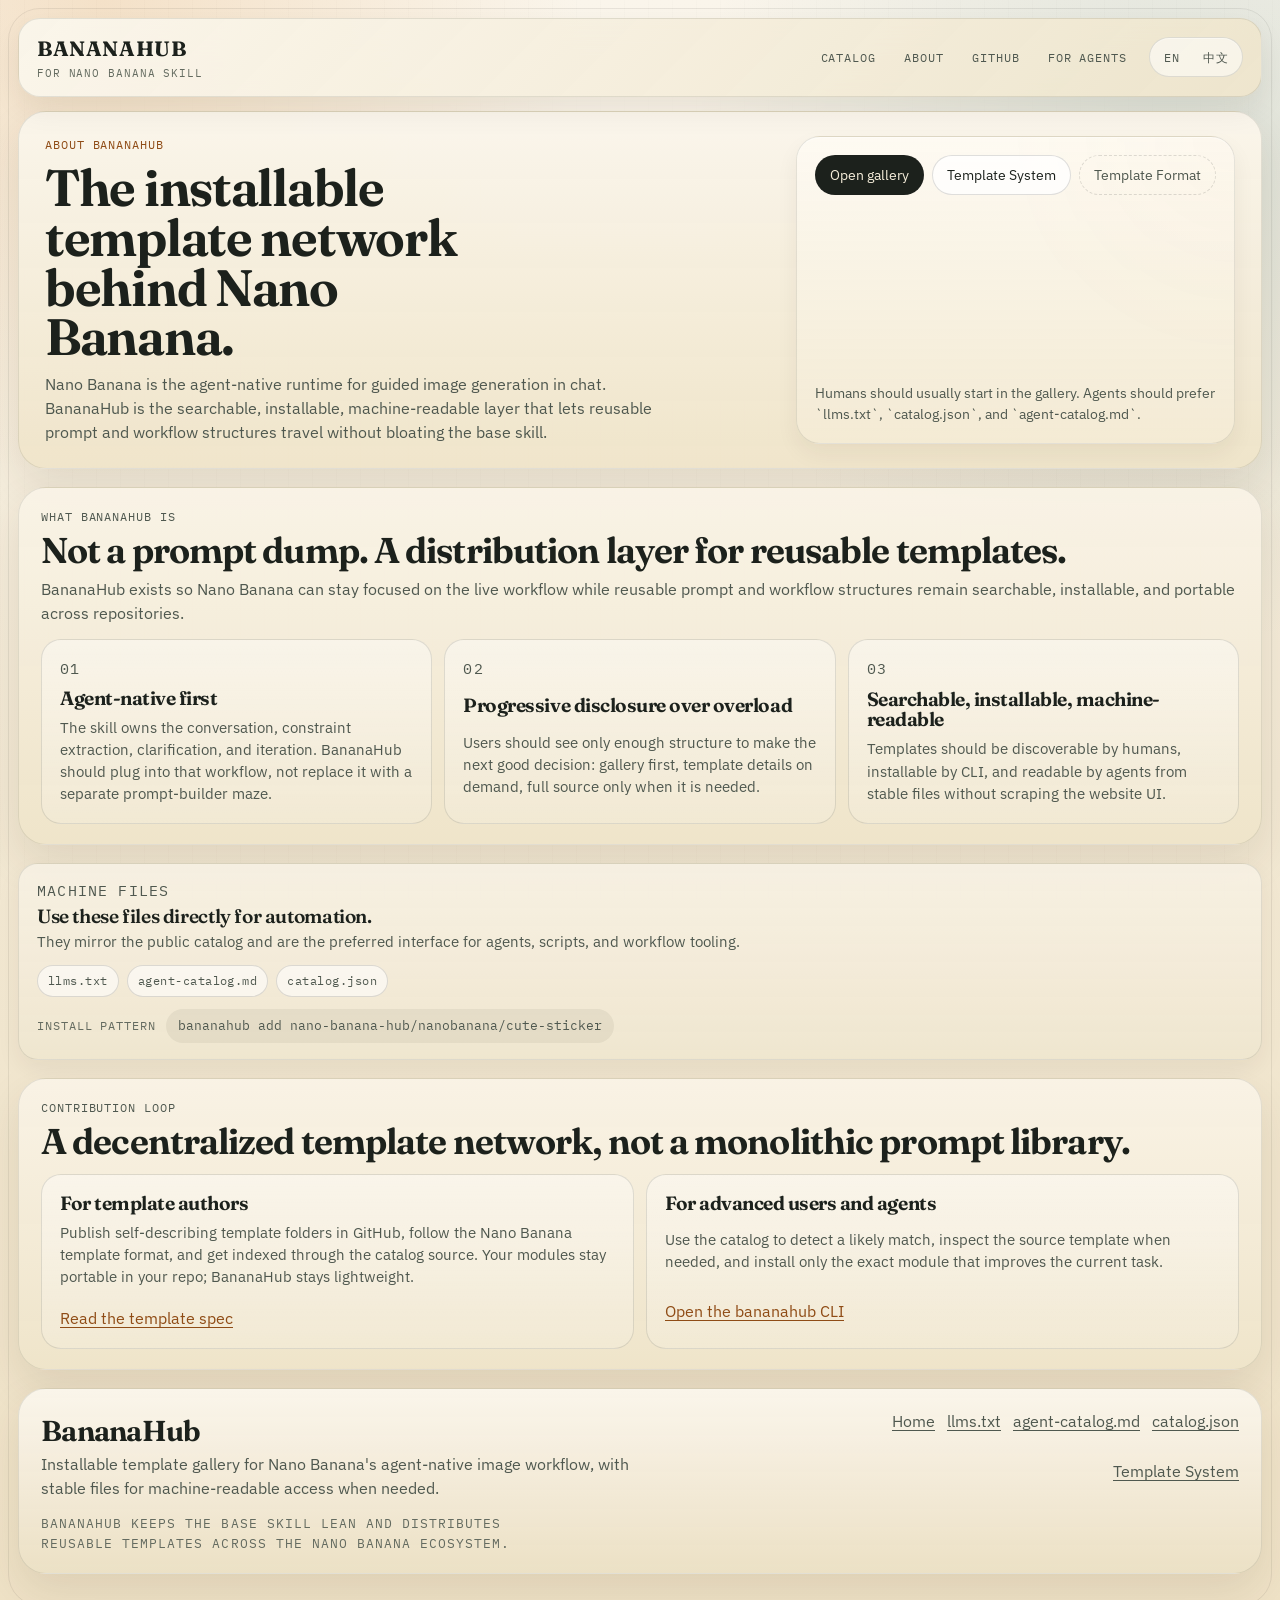
==== commit f859c860: "feat: refresh catalog hero and copy" ====
--- a/about.html
+++ b/about.html
@@ -3,21 +3,28 @@
 <head>
   <meta charset="UTF-8">
   <meta name="viewport" content="width=device-width, initial-scale=1.0">
-  <title>About BananaHub | Installable Template Network for Nano Banana</title>
+  <title data-i18n="about.meta.title">About BananaHub | Installable Template Network for Nano Banana</title>
   <meta
+    id="meta-description"
     name="description"
+    data-i18n-content="about.meta.description"
     content="Learn how BananaHub fits into the Nano Banana product: a searchable, installable template network for an agent-native image workflow."
   >
   <meta name="robots" content="index,follow,max-image-preview:large">
   <meta name="theme-color" content="#f2c94c">
   <meta property="og:type" content="website">
   <meta property="og:url" content="https://nano-banana-hub.github.io/about.html">
-  <meta property="og:title" content="About BananaHub | Installable Template Network for Nano Banana">
+  <meta id="meta-og-title" property="og:title" data-i18n-content="about.meta.ogTitle" content="About BananaHub | Installable Template Network for Nano Banana">
   <meta
+    id="meta-og-description"
     property="og:description"
+    data-i18n-content="about.meta.ogDescription"
     content="What BananaHub is, why it exists, and how humans, authors, and agents should use this installable template network."
   >
   <link rel="canonical" href="https://nano-banana-hub.github.io/about.html">
+  <link rel="alternate" type="application/json" title="Machine-readable catalog JSON" href="catalog.json">
+  <link rel="alternate" type="text/plain" title="LLM workflow instructions" href="llms.txt">
+  <link rel="alternate" type="text/markdown" title="Agent catalog markdown" href="agent-catalog.md">
   <link rel="preconnect" href="https://fonts.googleapis.com">
   <link rel="preconnect" href="https://fonts.gstatic.com" crossorigin>
   <link
@@ -27,32 +34,39 @@
   <link rel="stylesheet" href="css/style.css">
   <link rel="icon" href="data:image/svg+xml,<svg xmlns='http://www.w3.org/2000/svg' viewBox='0 0 100 100'><text y='.9em' font-size='90'>🍌</text></svg>">
 </head>
-<body>
-  <a class="skip-link" href="#about-main">Skip to content</a>
+<body data-page="about">
+  <a class="skip-link" href="#about-main" data-i18n="common.skipToContent">Skip to content</a>
 
   <div class="page-shell">
     <header class="site-header">
       <div class="header-inner">
         <a class="header-brand" href="/">
           <span class="brand-badge">BananaHub</span>
-          <span class="brand-note">for Nano Banana Skill</span>
+          <span class="brand-note" data-i18n="common.brandNote">for Nano Banana Skill</span>
         </a>
 
-        <nav class="header-links" aria-label="Primary">
-          <a href="/#catalog-section">Catalog</a>
-          <a href="about.html">About</a>
-          <a href="https://github.com/nano-banana-hub">GitHub</a>
-          <a href="/#agent-access">Agent-Friendly</a>
-        </nav>
+        <div class="header-controls">
+          <nav class="header-links" aria-label="Primary" data-i18n-aria-label="common.primaryNav">
+            <a href="/#catalog-section" data-i18n="common.nav.catalog">Catalog</a>
+            <a href="about.html" data-i18n="common.nav.about">About</a>
+            <a href="https://github.com/nano-banana-hub" data-i18n="common.nav.github">GitHub</a>
+            <a href="/#agent-access" data-i18n="common.nav.agentFriendly">For Agents</a>
+          </nav>
+
+          <div class="language-switch" role="group" aria-label="Language" data-i18n-aria-label="common.languageSwitcher">
+            <button class="language-button" data-lang-switch="en" type="button" aria-pressed="false">EN</button>
+            <button class="language-button" data-lang-switch="zh-CN" type="button" aria-pressed="false">中文</button>
+          </div>
+        </div>
       </div>
     </header>
 
     <main id="about-main">
       <section class="hero info-hero">
         <div class="hero-copy">
-          <p class="eyebrow">About BananaHub</p>
-          <h1>The installable template network behind Nano Banana.</h1>
-          <p class="hero-lead">
+          <p class="eyebrow" data-i18n="about.hero.eyebrow">About BananaHub</p>
+          <h1 data-i18n="about.hero.title">The installable template network behind Nano Banana.</h1>
+          <p class="hero-lead" data-i18n="about.hero.lead">
             Nano Banana is the agent-native runtime for guided image generation in chat. BananaHub is the searchable,
             installable, machine-readable layer that lets reusable prompt and workflow structures travel without bloating the base skill.
           </p>
@@ -60,12 +74,12 @@
 
         <aside class="hero-rail" aria-label="About quick links">
           <div class="hero-actions">
-            <a class="button button-primary" href="/#catalog-section">Open gallery</a>
-            <a class="button button-secondary" href="https://github.com/nano-banana-hub/nanobanana/blob/main/references/template-system.md" target="_blank" rel="noopener">Template System</a>
-            <a class="button button-tertiary" href="https://github.com/nano-banana-hub/nanobanana/blob/main/references/template-format-spec.md" target="_blank" rel="noopener">Template Format</a>
+            <a class="button button-primary" href="/#catalog-section" data-i18n="about.hero.actions.openGallery">Open gallery</a>
+            <a class="button button-secondary" href="https://github.com/nano-banana-hub/nanobanana/blob/main/references/template-system.md" target="_blank" rel="noopener" data-i18n="about.hero.actions.templateSystem">Template System</a>
+            <a class="button button-tertiary" href="https://github.com/nano-banana-hub/nanobanana/blob/main/references/template-format-spec.md" target="_blank" rel="noopener" data-i18n="about.hero.actions.templateFormat">Template Format</a>
           </div>
 
-          <p class="hero-note">
+          <p class="hero-note" data-i18n="about.hero.note">
             Humans should usually start in the gallery. Agents should prefer `llms.txt`, `catalog.json`, and `agent-catalog.md`.
           </p>
         </aside>
@@ -73,9 +87,9 @@
 
       <section class="manifesto" aria-labelledby="manifesto-title">
         <div class="section-heading">
-          <p class="section-kicker">What BananaHub Is</p>
-          <h2 id="manifesto-title">Not a prompt dump. A distribution layer for reusable templates.</h2>
-          <p>
+          <p class="section-kicker" data-i18n="about.manifesto.kicker">What BananaHub Is</p>
+          <h2 id="manifesto-title" data-i18n="about.manifesto.title">Not a prompt dump. A distribution layer for reusable templates.</h2>
+          <p data-i18n="about.manifesto.lead">
             BananaHub exists so Nano Banana can stay focused on the live workflow while reusable prompt and workflow structures remain
             searchable, installable, and portable across repositories.
           </p>
@@ -84,8 +98,8 @@
         <div class="principle-grid">
           <article class="principle-card">
             <p class="principle-index">01</p>
-            <h3>Agent-native first</h3>
-            <p>
+            <h3 data-i18n="about.principles.first.title">Agent-native first</h3>
+            <p data-i18n="about.principles.first.body">
               The skill owns the conversation, constraint extraction, clarification, and iteration. BananaHub should plug into
               that workflow, not replace it with a separate prompt-builder maze.
             </p>
@@ -93,8 +107,8 @@
 
           <article class="principle-card">
             <p class="principle-index">02</p>
-            <h3>Progressive disclosure over overload</h3>
-            <p>
+            <h3 data-i18n="about.principles.second.title">Progressive disclosure over overload</h3>
+            <p data-i18n="about.principles.second.body">
               Users should see only enough structure to make the next good decision: gallery first, template details on demand,
               full source only when it is needed.
             </p>
@@ -102,8 +116,8 @@
 
           <article class="principle-card">
             <p class="principle-index">03</p>
-            <h3>Searchable, installable, machine-readable</h3>
-            <p>
+            <h3 data-i18n="about.principles.third.title">Searchable, installable, machine-readable</h3>
+            <p data-i18n="about.principles.third.body">
               Templates should be discoverable by humans, installable by CLI, and readable by agents from stable files without
               scraping the website UI.
             </p>
@@ -113,9 +127,9 @@
 
       <section class="agent-strip" aria-labelledby="machine-files-title">
         <div class="agent-strip-copy">
-          <p class="section-kicker">Machine Files</p>
-          <h2 id="machine-files-title">Use these files directly for automation.</h2>
-          <p>
+          <p class="section-kicker" data-i18n="about.machineFiles.kicker">Machine Files</p>
+          <h2 id="machine-files-title" data-i18n="about.machineFiles.title">Use these files directly for automation.</h2>
+          <p data-i18n="about.machineFiles.lead">
             They mirror the public catalog and are the preferred interface for agents, scripts, and workflow tooling.
           </p>
         </div>
@@ -127,34 +141,34 @@
         </div>
 
         <p class="agent-install-line">
-          <span>Install pattern</span>
+          <span data-i18n="about.machineFiles.installPattern">Install pattern</span>
           <code>bananahub add nano-banana-hub/nanobanana/cute-sticker</code>
         </p>
       </section>
 
       <section class="contribute-strip" aria-labelledby="contribute-title">
         <div class="section-heading">
-          <p class="section-kicker">Contribution Loop</p>
-          <h2 id="contribute-title">A decentralized template network, not a monolithic prompt library.</h2>
+          <p class="section-kicker" data-i18n="about.contribute.kicker">Contribution Loop</p>
+          <h2 id="contribute-title" data-i18n="about.contribute.title">A decentralized template network, not a monolithic prompt library.</h2>
         </div>
 
         <div class="contribute-grid">
           <article class="contribute-card">
-            <h3>For template authors</h3>
-            <p>
+            <h3 data-i18n="about.contribute.authors.title">For template authors</h3>
+            <p data-i18n="about.contribute.authors.body">
               Publish self-describing template folders in GitHub, follow the Nano Banana template format, and get indexed through
               the catalog source. Your modules stay portable in your repo; BananaHub stays lightweight.
             </p>
-            <a href="https://github.com/nano-banana-hub/nanobanana/blob/main/references/template-format-spec.md" target="_blank" rel="noopener">Read the template spec</a>
+            <a href="https://github.com/nano-banana-hub/nanobanana/blob/main/references/template-format-spec.md" target="_blank" rel="noopener" data-i18n="about.contribute.authors.link">Read the template spec</a>
           </article>
 
           <article class="contribute-card">
-            <h3>For advanced users and agents</h3>
-            <p>
+            <h3 data-i18n="about.contribute.agents.title">For advanced users and agents</h3>
+            <p data-i18n="about.contribute.agents.body">
               Use the catalog to detect a likely match, inspect the source template when needed, and install only the exact module
               that improves the current task.
             </p>
-            <a href="https://www.npmjs.com/package/bananahub" target="_blank" rel="noopener">Open the bananahub CLI</a>
+            <a href="https://www.npmjs.com/package/bananahub" target="_blank" rel="noopener" data-i18n="about.contribute.agents.link">Open the bananahub CLI</a>
           </article>
         </div>
       </section>
@@ -164,23 +178,25 @@
       <div class="footer-top">
         <div>
           <p class="footer-title">BananaHub</p>
-          <p class="footer-copy">
+          <p class="footer-copy" data-i18n="about.footer.copy">
             Installable template gallery for Nano Banana's agent-native image workflow, with stable files for machine-readable
             access when needed.
           </p>
         </div>
 
         <div class="footer-links">
-          <a href="/">Home</a>
+          <a href="/" data-i18n="common.nav.home">Home</a>
           <a href="llms.txt">llms.txt</a>
           <a href="agent-catalog.md">agent-catalog.md</a>
           <a href="catalog.json">catalog.json</a>
-          <a href="https://github.com/nano-banana-hub/nanobanana/blob/main/references/template-system.md" target="_blank" rel="noopener">Template System</a>
+          <a href="https://github.com/nano-banana-hub/nanobanana/blob/main/references/template-system.md" target="_blank" rel="noopener" data-i18n="about.footer.templateSystem">Template System</a>
         </div>
       </div>
 
-      <p class="footer-meta">BananaHub keeps the base skill lean and distributes reusable templates across the Nano Banana ecosystem.</p>
+      <p class="footer-meta" data-i18n="about.footer.meta">BananaHub keeps the base skill lean and distributes reusable templates across the Nano Banana ecosystem.</p>
     </footer>
   </div>
+
+  <script type="module" src="js/about.js"></script>
 </body>
 </html>
--- a/css/style.css
+++ b/css/style.css
@@ -4,7 +4,7 @@
   --paper-warm: #f8f4ea;
   --ink: #1c211c;
   --ink-soft: #4f584f;
-  --ink-faint: #7a8175;
+  --ink-faint: #646b60;
   --line: rgba(28, 33, 28, 0.14);
   --line-strong: rgba(28, 33, 28, 0.26);
   --accent: #d9862a;
@@ -113,8 +113,10 @@
 }
 
 .site-header,
+.hero-banner,
 .hero,
 .catalog-shell,
+.agent-strip,
 .agent-drawer,
 .manifesto,
 .contribute-strip,
@@ -187,6 +189,55 @@
   gap: 8px;
 }
 
+.header-controls {
+  display: flex;
+  flex: 1 1 auto;
+  flex-wrap: wrap;
+  align-items: center;
+  justify-content: flex-end;
+  gap: 12px;
+}
+
+.language-switch {
+  display: inline-flex;
+  align-items: center;
+  gap: 4px;
+  padding: 4px;
+  border: 1px solid rgba(28, 33, 28, 0.12);
+  border-radius: 999px;
+  background: rgba(255, 255, 255, 0.54);
+  box-shadow: inset 0 1px 0 rgba(255, 255, 255, 0.36);
+}
+
+.language-button {
+  min-height: 30px;
+  padding: 0 10px;
+  border: 0;
+  border-radius: 999px;
+  background: transparent;
+  color: var(--ink-soft);
+  font-family: 'IBM Plex Mono', monospace;
+  font-size: 0.74rem;
+  letter-spacing: 0.04em;
+  transition:
+    transform 0.2s ease,
+    background-color 0.2s ease,
+    color 0.2s ease,
+    box-shadow 0.2s ease;
+}
+
+.language-button:hover,
+.language-button:focus-visible {
+  transform: translateY(-1px);
+  color: var(--ink);
+}
+
+.language-button.active {
+  background: var(--ink);
+  color: #f7efdc;
+  box-shadow: 0 6px 14px rgba(28, 33, 28, 0.18);
+}
+
 .header-links a {
   display: inline-flex;
   align-items: center;
@@ -212,8 +263,10 @@
 main {
   display: grid;
   gap: 18px;
-}
-
+  margin-bottom: 18px;
+}
+
+.hero-banner,
 .hero,
 .catalog-shell,
 .agent-drawer,
@@ -227,6 +280,7 @@
   box-shadow: var(--shadow-panel);
 }
 
+.hero-banner,
 .hero,
 .catalog-shell,
 .site-footer {
@@ -235,6 +289,70 @@
     radial-gradient(circle at top right, rgba(94, 109, 71, 0.08), transparent 24%);
 }
 
+/* — compact hero banner — */
+.hero-banner {
+  display: flex;
+  align-items: center;
+  justify-content: space-between;
+  gap: 18px;
+  padding: 18px 24px;
+}
+
+.hero-banner-copy {
+  display: flex;
+  flex-direction: column;
+  gap: 4px;
+  min-width: 0;
+}
+
+.hero-banner h1 {
+  margin: 0;
+  font-family: 'Fraunces', serif;
+  font-weight: 650;
+  font-size: clamp(1.1rem, 2vw, 1.5rem);
+  line-height: 1.2;
+  letter-spacing: -0.02em;
+}
+
+.hero-banner-lead {
+  margin: 0;
+  color: var(--ink-soft);
+  font-size: 0.88rem;
+}
+
+.hero-banner-stats {
+  display: flex;
+  gap: 14px;
+  align-items: center;
+  flex-shrink: 0;
+}
+
+.hero-stat {
+  display: flex;
+  align-items: baseline;
+  gap: 4px;
+  white-space: nowrap;
+}
+
+.hero-stat strong {
+  font-family: 'Fraunces', serif;
+  font-size: 1.2rem;
+  font-weight: 600;
+  line-height: 1;
+}
+
+.hero-stat small {
+  color: var(--ink-soft);
+  font-size: 0.78rem;
+}
+
+.hero-stat-date {
+  color: var(--ink-faint);
+  font-size: 0.75rem;
+  white-space: nowrap;
+}
+
+/* — old hero (about page) — */
 .hero {
   display: grid;
   grid-template-columns: minmax(0, 1.5fr) minmax(280px, 0.9fr);
@@ -310,13 +428,18 @@
 
 .hero-rail {
   display: grid;
-  gap: 14px;
+  gap: 16px;
   align-content: space-between;
-  padding: 16px;
-  border: 1px solid rgba(28, 33, 28, 0.12);
+  padding: 18px;
+  border: 1px solid rgba(28, 33, 28, 0.1);
   border-radius: 24px;
-  background: linear-gradient(180deg, rgba(28, 33, 28, 0.94), rgba(42, 47, 40, 0.94));
-  color: #f7efdc;
+  background:
+    linear-gradient(180deg, rgba(255, 252, 245, 0.78), rgba(244, 235, 213, 0.9)),
+    radial-gradient(circle at top right, rgba(217, 134, 42, 0.12), transparent 44%);
+  color: var(--ink);
+  box-shadow:
+    inset 0 1px 0 rgba(255, 255, 255, 0.46),
+    0 10px 22px rgba(56, 42, 18, 0.06);
 }
 
 .hero-metrics {
@@ -330,9 +453,9 @@
 
 .hero-metrics li {
   padding: 12px 12px 10px;
-  border: 1px solid rgba(247, 239, 220, 0.12);
+  border: 1px solid rgba(28, 33, 28, 0.1);
   border-radius: 16px;
-  background: rgba(255, 255, 255, 0.04);
+  background: rgba(255, 255, 255, 0.6);
 }
 
 .hero-metrics span {
@@ -340,13 +463,33 @@
   font-family: 'Fraunces', serif;
   font-size: 1.55rem;
   line-height: 1;
+  color: var(--ink);
 }
 
 .hero-metrics small {
   display: block;
   margin-top: 7px;
-  color: rgba(247, 239, 220, 0.72);
-  font-size: 0.76rem;
+  color: var(--ink-soft);
+  font-size: 0.8rem;
+}
+
+.hero-rail .button {
+  border-color: rgba(28, 33, 28, 0.14);
+}
+
+.hero-rail .button-primary {
+  background: var(--ink);
+  color: #f7efdc;
+}
+
+.hero-rail .button-secondary {
+  color: var(--ink);
+  background: rgba(255, 255, 255, 0.78);
+}
+
+.hero-rail .button-tertiary {
+  color: var(--ink-soft);
+  background: transparent;
 }
 
 .hero-actions {
@@ -423,8 +566,8 @@
 
 .hero-note {
   margin: 0;
-  color: rgba(247, 239, 220, 0.74);
-  font-size: 0.85rem;
+  color: var(--ink-soft);
+  font-size: 0.9rem;
 }
 
 .catalog-shell {
@@ -594,9 +737,9 @@
 
 .template-card {
   display: grid;
-  gap: 10px;
+  gap: 12px;
   min-height: 100%;
-  padding: 10px;
+  padding: 12px;
   border: 1px solid rgba(28, 33, 28, 0.12);
   border-radius: 22px;
   background: linear-gradient(180deg, rgba(255, 255, 255, 0.58), rgba(247, 240, 226, 0.94));
@@ -656,7 +799,7 @@
 .card-image-placeholder-label {
   color: var(--ink-faint);
   font-family: 'IBM Plex Mono', monospace;
-  font-size: 0.72rem;
+  font-size: 0.76rem;
   letter-spacing: 0.05em;
   text-transform: uppercase;
   text-align: center;
@@ -695,17 +838,19 @@
 .card-aspect-badge {
   display: inline-flex;
   align-items: center;
-  min-height: 22px;
-  padding: 0 7px;
+  min-height: 20px;
+  padding: 0 8px;
+  border: 1px solid rgba(28, 33, 28, 0.08);
   border-radius: 999px;
   font-family: 'IBM Plex Mono', monospace;
-  font-size: 0.62rem;
+  font-size: 0.66rem;
   letter-spacing: 0.05em;
   text-transform: uppercase;
   max-width: 100%;
   overflow: hidden;
   text-overflow: ellipsis;
   white-space: nowrap;
+  box-shadow: inset 0 1px 0 rgba(255, 255, 255, 0.3);
 }
 
 .card-official-badge {
@@ -714,21 +859,11 @@
 }
 
 .card-profile-badge {
-  min-height: 18px;
-  padding: 0 6px;
-  border-radius: 7px;
-  font-size: 0.58rem;
-  letter-spacing: 0.04em;
   background: rgba(28, 33, 28, 0.72);
   color: #f7efdc;
 }
 
 .card-type-badge {
-  min-height: 18px;
-  padding: 0 6px;
-  border-radius: 7px;
-  font-size: 0.58rem;
-  letter-spacing: 0.04em;
   background: rgba(47, 110, 114, 0.16);
   color: var(--teal);
 }
@@ -754,7 +889,7 @@
 
 .card-body {
   display: grid;
-  gap: 10px;
+  gap: 12px;
   padding: 2px 2px 0;
 }
 
@@ -771,7 +906,7 @@
 
 .card-eyebrow {
   color: var(--ink-faint);
-  font-size: 0.64rem;
+  font-size: 0.68rem;
 }
 
 .card-title {
@@ -781,9 +916,9 @@
 }
 
 .card-subtitle {
-  margin-top: 2px;
+  margin-top: 4px;
   color: var(--ink-soft);
-  font-size: 0.78rem;
+  font-size: 0.82rem;
   line-height: 1.35;
 }
 
@@ -825,13 +960,13 @@
   min-height: 24px;
   padding: 0 8px;
   border-radius: 999px;
-  font-size: 0.7rem;
+  font-size: 0.74rem;
 }
 
 .tag {
   border: 1px dashed rgba(28, 33, 28, 0.16);
   color: var(--ink-soft);
-  background: rgba(255, 255, 255, 0.45);
+  background: rgba(255, 255, 255, 0.58);
 }
 
 .badge {
@@ -882,9 +1017,9 @@
 .card-meta-inline {
   display: flex;
   flex-wrap: wrap;
-  gap: 6px 10px;
+  gap: 8px 12px;
   color: var(--ink-faint);
-  font-size: 0.72rem;
+  font-size: 0.78rem;
 }
 
 .card-meta-inline span {
@@ -906,6 +1041,8 @@
   flex-wrap: wrap;
   align-items: center;
   gap: 8px;
+  padding-top: 10px;
+  border-top: 1px solid rgba(28, 33, 28, 0.08);
 }
 
 .card-action-stat,
@@ -914,11 +1051,11 @@
   display: inline-flex;
   align-items: center;
   justify-content: center;
-  min-height: 34px;
-  padding: 0 11px;
+  min-height: 36px;
+  padding: 0 12px;
   border-radius: 999px;
   text-decoration: none;
-  font-size: 0.76rem;
+  font-size: 0.8rem;
   text-align: center;
   white-space: nowrap;
   line-height: 1;
@@ -933,8 +1070,8 @@
 }
 
 .card-action-stat small {
-  color: var(--ink-faint);
-  font-size: 0.62rem;
+  color: var(--ink-soft);
+  font-size: 0.68rem;
   letter-spacing: 0.05em;
   text-transform: uppercase;
 }
@@ -960,16 +1097,16 @@
 
 .copy-btn-compact {
   flex: 0 0 auto;
-  min-height: 30px;
+  min-height: 32px;
   padding: 0 10px;
-  font-size: 0.72rem;
+  font-size: 0.76rem;
 }
 
 .card-source-link {
   flex: 0 0 auto;
-  border: 1px solid rgba(28, 33, 28, 0.14);
-  background: rgba(255, 255, 255, 0.64);
-  color: var(--ink-soft);
+  border: 1px solid rgba(28, 33, 28, 0.18);
+  background: rgba(255, 255, 255, 0.8);
+  color: var(--ink);
 }
 
 .card-empty {
@@ -1561,6 +1698,7 @@
   }
 
   .header-inner,
+  .hero-banner,
   .hero,
   .catalog-shell,
   .agent-summary,
@@ -1572,6 +1710,11 @@
     padding-right: 16px;
   }
 
+  .hero-banner {
+    flex-direction: column;
+    align-items: flex-start;
+  }
+
   .hero h1 {
     max-width: none;
   }
@@ -1603,8 +1746,18 @@
     align-items: flex-start;
   }
 
+  .header-controls {
+    width: 100%;
+    flex-direction: column;
+    align-items: flex-start;
+  }
+
   .header-links {
     justify-content: flex-start;
+  }
+
+  .language-switch {
+    align-self: flex-start;
   }
 
   .hero-actions,
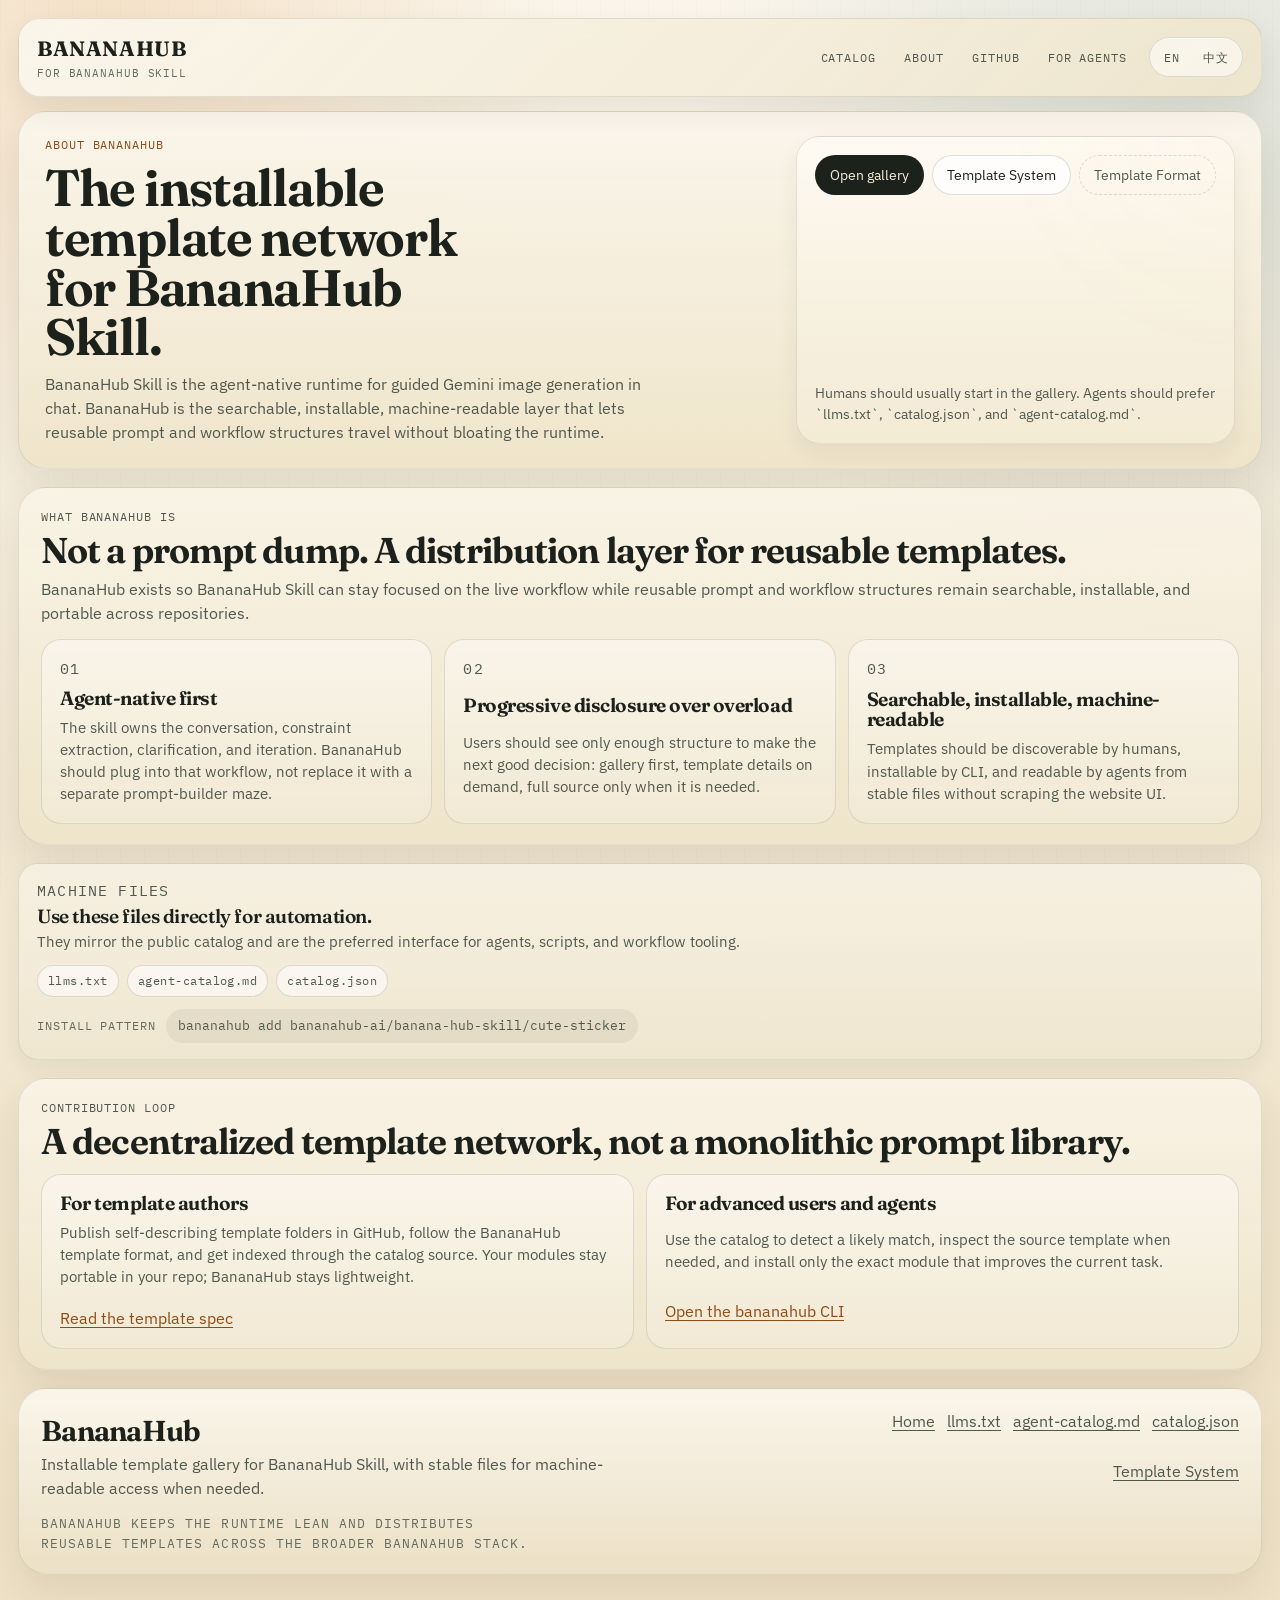
==== commit ddbd65d9: "feat: rebrand site for bananahub-ai" ====
--- a/about.html
+++ b/about.html
@@ -3,25 +3,25 @@
 <head>
   <meta charset="UTF-8">
   <meta name="viewport" content="width=device-width, initial-scale=1.0">
-  <title data-i18n="about.meta.title">About BananaHub | Installable Template Network for Nano Banana</title>
+  <title data-i18n="about.meta.title">About BananaHub | Installable Template Network for BananaHub Skill</title>
   <meta
     id="meta-description"
     name="description"
     data-i18n-content="about.meta.description"
-    content="Learn how BananaHub fits into the Nano Banana product: a searchable, installable template network for an agent-native image workflow."
+    content="Learn how BananaHub works as the installable template network for BananaHub Skill."
   >
   <meta name="robots" content="index,follow,max-image-preview:large">
   <meta name="theme-color" content="#f2c94c">
   <meta property="og:type" content="website">
-  <meta property="og:url" content="https://nano-banana-hub.github.io/about.html">
-  <meta id="meta-og-title" property="og:title" data-i18n-content="about.meta.ogTitle" content="About BananaHub | Installable Template Network for Nano Banana">
+  <meta property="og:url" content="https://bananahub-ai.github.io/about.html">
+  <meta id="meta-og-title" property="og:title" data-i18n-content="about.meta.ogTitle" content="About BananaHub | Installable Template Network for BananaHub Skill">
   <meta
     id="meta-og-description"
     property="og:description"
     data-i18n-content="about.meta.ogDescription"
     content="What BananaHub is, why it exists, and how humans, authors, and agents should use this installable template network."
   >
-  <link rel="canonical" href="https://nano-banana-hub.github.io/about.html">
+  <link rel="canonical" href="https://bananahub-ai.github.io/about.html">
   <link rel="alternate" type="application/json" title="Machine-readable catalog JSON" href="catalog.json">
   <link rel="alternate" type="text/plain" title="LLM workflow instructions" href="llms.txt">
   <link rel="alternate" type="text/markdown" title="Agent catalog markdown" href="agent-catalog.md">
@@ -32,7 +32,8 @@
     rel="stylesheet"
   >
   <link rel="stylesheet" href="css/style.css">
-  <link rel="icon" href="data:image/svg+xml,<svg xmlns='http://www.w3.org/2000/svg' viewBox='0 0 100 100'><text y='.9em' font-size='90'>🍌</text></svg>">
+  <link rel="icon" type="image/png" sizes="256x256" href="favicon.png">
+  <link rel="apple-touch-icon" sizes="180x180" href="apple-touch-icon.png">
 </head>
 <body data-page="about">
   <a class="skip-link" href="#about-main" data-i18n="common.skipToContent">Skip to content</a>
@@ -42,14 +43,14 @@
       <div class="header-inner">
         <a class="header-brand" href="/">
           <span class="brand-badge">BananaHub</span>
-          <span class="brand-note" data-i18n="common.brandNote">for Nano Banana Skill</span>
+          <span class="brand-note" data-i18n="common.brandNote">for BananaHub Skill</span>
         </a>
 
         <div class="header-controls">
           <nav class="header-links" aria-label="Primary" data-i18n-aria-label="common.primaryNav">
             <a href="/#catalog-section" data-i18n="common.nav.catalog">Catalog</a>
             <a href="about.html" data-i18n="common.nav.about">About</a>
-            <a href="https://github.com/nano-banana-hub" data-i18n="common.nav.github">GitHub</a>
+            <a href="https://github.com/bananahub-ai" data-i18n="common.nav.github">GitHub</a>
             <a href="/#agent-access" data-i18n="common.nav.agentFriendly">For Agents</a>
           </nav>
 
@@ -65,18 +66,18 @@
       <section class="hero info-hero">
         <div class="hero-copy">
           <p class="eyebrow" data-i18n="about.hero.eyebrow">About BananaHub</p>
-          <h1 data-i18n="about.hero.title">The installable template network behind Nano Banana.</h1>
+          <h1 data-i18n="about.hero.title">The installable template network for BananaHub Skill.</h1>
           <p class="hero-lead" data-i18n="about.hero.lead">
-            Nano Banana is the agent-native runtime for guided image generation in chat. BananaHub is the searchable,
-            installable, machine-readable layer that lets reusable prompt and workflow structures travel without bloating the base skill.
+            BananaHub Skill is the agent-native runtime for guided Gemini image generation in chat. BananaHub is the searchable,
+            installable, machine-readable layer that lets reusable prompt and workflow structures travel without bloating the runtime.
           </p>
         </div>
 
         <aside class="hero-rail" aria-label="About quick links">
           <div class="hero-actions">
             <a class="button button-primary" href="/#catalog-section" data-i18n="about.hero.actions.openGallery">Open gallery</a>
-            <a class="button button-secondary" href="https://github.com/nano-banana-hub/nanobanana/blob/main/references/template-system.md" target="_blank" rel="noopener" data-i18n="about.hero.actions.templateSystem">Template System</a>
-            <a class="button button-tertiary" href="https://github.com/nano-banana-hub/nanobanana/blob/main/references/template-format-spec.md" target="_blank" rel="noopener" data-i18n="about.hero.actions.templateFormat">Template Format</a>
+            <a class="button button-secondary" href="https://github.com/bananahub-ai/banana-hub-skill/blob/main/references/template-system.md" target="_blank" rel="noopener" data-i18n="about.hero.actions.templateSystem">Template System</a>
+            <a class="button button-tertiary" href="https://github.com/bananahub-ai/banana-hub-skill/blob/main/references/template-format-spec.md" target="_blank" rel="noopener" data-i18n="about.hero.actions.templateFormat">Template Format</a>
           </div>
 
           <p class="hero-note" data-i18n="about.hero.note">
@@ -90,7 +91,7 @@
           <p class="section-kicker" data-i18n="about.manifesto.kicker">What BananaHub Is</p>
           <h2 id="manifesto-title" data-i18n="about.manifesto.title">Not a prompt dump. A distribution layer for reusable templates.</h2>
           <p data-i18n="about.manifesto.lead">
-            BananaHub exists so Nano Banana can stay focused on the live workflow while reusable prompt and workflow structures remain
+            BananaHub exists so BananaHub Skill can stay focused on the live workflow while reusable prompt and workflow structures remain
             searchable, installable, and portable across repositories.
           </p>
         </div>
@@ -142,7 +143,7 @@
 
         <p class="agent-install-line">
           <span data-i18n="about.machineFiles.installPattern">Install pattern</span>
-          <code>bananahub add nano-banana-hub/nanobanana/cute-sticker</code>
+          <code>bananahub add bananahub-ai/banana-hub-skill/cute-sticker</code>
         </p>
       </section>
 
@@ -156,10 +157,10 @@
           <article class="contribute-card">
             <h3 data-i18n="about.contribute.authors.title">For template authors</h3>
             <p data-i18n="about.contribute.authors.body">
-              Publish self-describing template folders in GitHub, follow the Nano Banana template format, and get indexed through
+              Publish self-describing template folders in GitHub, follow the BananaHub template format, and get indexed through
               the catalog source. Your modules stay portable in your repo; BananaHub stays lightweight.
             </p>
-            <a href="https://github.com/nano-banana-hub/nanobanana/blob/main/references/template-format-spec.md" target="_blank" rel="noopener" data-i18n="about.contribute.authors.link">Read the template spec</a>
+            <a href="https://github.com/bananahub-ai/banana-hub-skill/blob/main/references/template-format-spec.md" target="_blank" rel="noopener" data-i18n="about.contribute.authors.link">Read the template spec</a>
           </article>
 
           <article class="contribute-card">
@@ -179,7 +180,7 @@
         <div>
           <p class="footer-title">BananaHub</p>
           <p class="footer-copy" data-i18n="about.footer.copy">
-            Installable template gallery for Nano Banana's agent-native image workflow, with stable files for machine-readable
+            Installable template gallery for BananaHub Skill, with stable files for machine-readable
             access when needed.
           </p>
         </div>
@@ -189,11 +190,11 @@
           <a href="llms.txt">llms.txt</a>
           <a href="agent-catalog.md">agent-catalog.md</a>
           <a href="catalog.json">catalog.json</a>
-          <a href="https://github.com/nano-banana-hub/nanobanana/blob/main/references/template-system.md" target="_blank" rel="noopener" data-i18n="about.footer.templateSystem">Template System</a>
+          <a href="https://github.com/bananahub-ai/banana-hub-skill/blob/main/references/template-system.md" target="_blank" rel="noopener" data-i18n="about.footer.templateSystem">Template System</a>
         </div>
       </div>
 
-      <p class="footer-meta" data-i18n="about.footer.meta">BananaHub keeps the base skill lean and distributes reusable templates across the Nano Banana ecosystem.</p>
+      <p class="footer-meta" data-i18n="about.footer.meta">BananaHub keeps the runtime lean and distributes reusable templates across the broader BananaHub stack.</p>
     </footer>
   </div>
 
--- a/css/style.css
+++ b/css/style.css
@@ -20,6 +20,7 @@
   --radius-md: 14px;
   --radius-sm: 10px;
   --content-max: 1460px;
+  --sticky-header-offset: 96px;
 }
 
 *,
@@ -61,6 +62,18 @@
   color: inherit;
 }
 
+.visually-hidden {
+  position: absolute;
+  width: 1px;
+  height: 1px;
+  padding: 0;
+  margin: -1px;
+  overflow: hidden;
+  clip: rect(0, 0, 0, 0);
+  white-space: nowrap;
+  border: 0;
+}
+
 img {
   display: block;
   max-width: 100%;
@@ -101,15 +114,6 @@
   max-width: calc(var(--content-max) + 48px);
   margin: 0 auto;
   padding: 18px 18px 40px;
-}
-
-.page-shell::before {
-  content: '';
-  position: absolute;
-  inset: 8px;
-  border: 1px solid rgba(28, 33, 28, 0.08);
-  border-radius: 32px;
-  pointer-events: none;
 }
 
 .site-header,
@@ -571,8 +575,13 @@
 }
 
 .catalog-shell {
+  position: relative;
   padding: 20px 22px 22px;
   overflow: visible;
+}
+
+#catalog-section {
+  scroll-margin-top: calc(var(--sticky-header-offset) + 20px);
 }
 
 .catalog-intro {
@@ -623,8 +632,8 @@
 
 .filter-bar {
   position: sticky;
-  top: 80px;
-  z-index: 12;
+  top: var(--sticky-header-offset);
+  z-index: 18;
   flex-wrap: wrap;
   margin-top: 16px;
   padding: 14px;
@@ -831,6 +840,7 @@
 }
 
 .card-official-badge,
+.card-corner-badge,
 .card-type-badge,
 .card-profile-badge,
 .card-source-badge,
@@ -859,13 +869,36 @@
 }
 
 .card-profile-badge {
-  background: rgba(28, 33, 28, 0.72);
+  border-color: rgba(28, 33, 28, 0.18);
+  background: rgba(250, 245, 235, 0.92);
+  color: var(--ink);
+  backdrop-filter: blur(10px);
+}
+
+.card-type-badge {
+  border-color: rgba(17, 20, 17, 0.22);
   color: #f7efdc;
-}
-
-.card-type-badge {
-  background: rgba(47, 110, 114, 0.16);
-  color: var(--teal);
+  backdrop-filter: blur(10px);
+  box-shadow: 0 8px 20px rgba(17, 20, 17, 0.18);
+}
+
+.card-type-badge.prompt {
+  background: rgba(18, 22, 18, 0.88);
+}
+
+.card-type-badge.workflow {
+  background: rgba(143, 76, 22, 0.9);
+}
+
+.card-corner-badge {
+  position: absolute;
+  right: 8px;
+  bottom: 8px;
+  z-index: 1;
+  background: rgba(250, 245, 235, 0.94);
+  color: var(--accent-deep);
+  border-color: rgba(28, 33, 28, 0.1);
+  backdrop-filter: blur(10px);
 }
 
 .card-source-badge {
@@ -1038,7 +1071,7 @@
 
 .card-actions {
   display: flex;
-  flex-wrap: wrap;
+  flex-wrap: nowrap;
   align-items: center;
   gap: 8px;
   padding-top: 10px;
@@ -1062,7 +1095,10 @@
 }
 
 .card-action-stat {
+  flex: 1 1 auto;
+  min-width: 0;
   gap: 7px;
+  justify-content: space-between;
   padding-inline: 12px;
   border: 1px solid rgba(28, 33, 28, 0.12);
   background: rgba(28, 33, 28, 0.05);
@@ -1107,6 +1143,20 @@
   border: 1px solid rgba(28, 33, 28, 0.18);
   background: rgba(255, 255, 255, 0.8);
   color: var(--ink);
+}
+
+.card-action-icon {
+  flex: 0 0 36px;
+  width: 36px;
+  min-width: 36px;
+  min-height: 36px;
+  padding: 0;
+  border-radius: 12px;
+}
+
+.card-action-icon svg {
+  width: 16px;
+  height: 16px;
 }
 
 .card-empty {
@@ -1447,11 +1497,18 @@
   grid-template-columns: minmax(240px, 0.86fr) minmax(0, 1.14fr);
   width: min(940px, 100%);
   max-height: min(88vh, 900px);
+  max-height: min(88dvh, 900px);
   overflow: hidden;
   border: 1px solid rgba(28, 33, 28, 0.1);
   border-radius: 28px;
   background: linear-gradient(180deg, rgba(250, 245, 235, 0.98), rgba(240, 231, 210, 0.98));
   box-shadow: 0 28px 90px rgba(0, 0, 0, 0.28);
+}
+
+.modal-media,
+.modal-body {
+  min-width: 0;
+  min-height: 0;
 }
 
 .modal-close {
@@ -1467,13 +1524,24 @@
   color: var(--ink);
 }
 
+.modal-media {
+  position: relative;
+  display: grid;
+  background:
+    radial-gradient(circle at top, rgba(255, 255, 255, 0.42), transparent 42%),
+    linear-gradient(135deg, rgba(28, 33, 28, 0.12), rgba(255, 255, 255, 0.4));
+}
+
 .modal-image-button {
   position: relative;
+  display: block;
+  width: 100%;
+  height: 100%;
   min-height: 100%;
   padding: 0;
   border: 0;
-  background:
-    linear-gradient(135deg, rgba(28, 33, 28, 0.12), rgba(255, 255, 255, 0.4));
+  background: transparent;
+  touch-action: pan-y;
 }
 
 .modal-image-button.is-disabled {
@@ -1483,7 +1551,8 @@
 .modal-image {
   width: 100%;
   height: 100%;
-  object-fit: cover;
+  padding: 24px;
+  object-fit: contain;
 }
 
 .modal-image-hint {
@@ -1500,6 +1569,49 @@
   text-transform: uppercase;
 }
 
+.modal-sample-controls,
+.lightbox-sample-controls {
+  display: inline-flex;
+  align-items: center;
+  gap: 10px;
+}
+
+.modal-sample-controls {
+  position: absolute;
+  right: 16px;
+  bottom: 16px;
+  z-index: 1;
+}
+
+.sample-nav-button {
+  display: inline-flex;
+  align-items: center;
+  justify-content: center;
+  min-width: 40px;
+  min-height: 40px;
+  border: 1px solid rgba(28, 33, 28, 0.18);
+  border-radius: 999px;
+  background: rgba(250, 245, 235, 0.92);
+  color: var(--ink);
+}
+
+.sample-nav-button:disabled {
+  opacity: 0.45;
+  cursor: default;
+  transform: none;
+}
+
+.sample-count {
+  padding: 8px 12px;
+  border-radius: 999px;
+  background: rgba(28, 33, 28, 0.78);
+  color: #f7efdc;
+  font-family: 'IBM Plex Mono', monospace;
+  font-size: 0.7rem;
+  letter-spacing: 0.06em;
+  text-transform: uppercase;
+}
+
 .modal-body {
   padding: 28px 26px 24px;
   overflow: auto;
@@ -1599,22 +1711,41 @@
 .lightbox-overlay {
   z-index: 70;
   display: grid;
-  grid-template-rows: auto 1fr;
+  grid-template-rows: auto minmax(0, 1fr);
   gap: 12px;
   padding: 16px;
   background: rgba(10, 12, 9, 0.92);
+  overflow: auto;
 }
 
 .lightbox-toolbar {
   display: flex;
-  justify-content: flex-end;
-  gap: 8px;
+  align-items: center;
+  justify-content: space-between;
+  gap: 12px;
+  flex-wrap: wrap;
+}
+
+.lightbox-stage {
+  min-height: 0;
+  display: grid;
+  place-items: center;
+  overflow: auto;
+  border-radius: 24px;
+  background: radial-gradient(circle at top, rgba(255, 255, 255, 0.05), transparent 46%);
 }
 
 .lightbox-image {
-  width: 100%;
-  height: 100%;
+  width: auto;
+  height: auto;
+  max-width: 100%;
+  max-height: calc(100vh - 150px);
+  max-height: calc(100dvh - 150px);
   object-fit: contain;
+}
+
+.sample-count-lightbox {
+  background: rgba(250, 245, 235, 0.14);
 }
 
 .hero,
@@ -1680,21 +1811,23 @@
 
   .modal {
     max-height: 90vh;
+    max-height: 90dvh;
+  }
+
+  .modal-media {
+    min-height: clamp(220px, 38vh, 300px);
+    min-height: clamp(220px, 38dvh, 300px);
   }
 
   .modal-image-button {
-    min-height: 280px;
+    min-height: clamp(220px, 36vh, 280px);
+    min-height: clamp(220px, 36dvh, 280px);
   }
 }
 
 @media (max-width: 720px) {
   .page-shell {
     padding: 12px 12px 28px;
-  }
-
-  .page-shell::before {
-    inset: 5px;
-    border-radius: 24px;
   }
 
   .header-inner,
@@ -1762,7 +1895,6 @@
 
   .hero-actions,
   .catalog-helper,
-  .card-actions,
   .modal-actions {
     flex-direction: column;
     align-items: stretch;
@@ -1777,9 +1909,6 @@
   }
 
   .button,
-  .card-action-stat,
-  .copy-btn,
-  .card-source-link,
   .link-button,
   .modal-link,
   .modal-link-button,
@@ -1788,6 +1917,14 @@
     width: 100%;
   }
 
+  .card-actions {
+    align-items: stretch;
+  }
+
+  .card-actions .card-action-stat {
+    width: auto;
+  }
+
   .card-grid {
     grid-template-columns: 1fr 1fr;
   }
@@ -1799,6 +1936,31 @@
 
   .modal-body {
     padding: 20px 16px 16px;
+  }
+
+  .modal-image {
+    padding: 18px;
+  }
+
+  .modal-sample-controls {
+    left: 16px;
+    right: 16px;
+    justify-content: space-between;
+  }
+
+  .lightbox-toolbar {
+    align-items: stretch;
+  }
+
+  .lightbox-sample-controls {
+    width: 100%;
+    justify-content: space-between;
+  }
+
+  .lightbox-toolbar .lightbox-link,
+  .lightbox-toolbar .lightbox-close {
+    flex: 1 1 140px;
+    width: auto;
   }
 
   .modal-install-box {
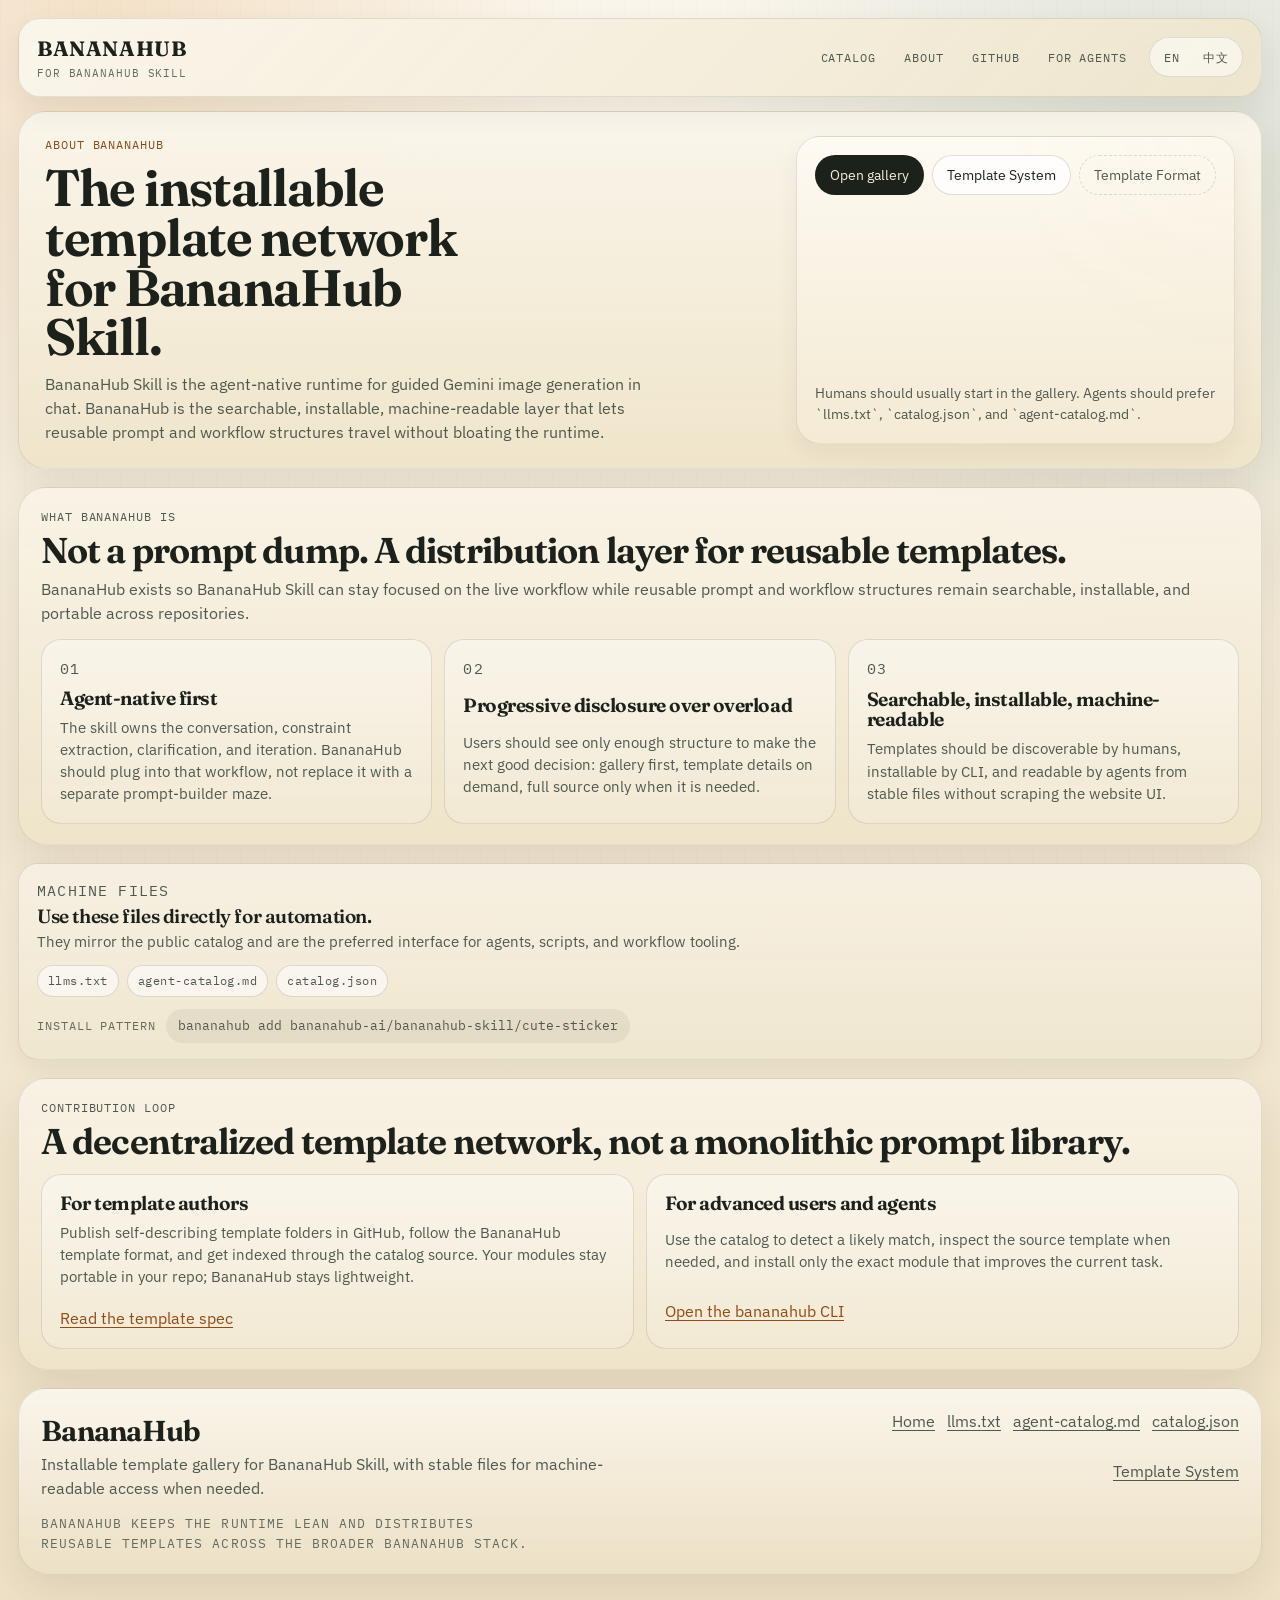
==== commit fb9e53da: "docs: rename curated skill repository slug" ====
--- a/about.html
+++ b/about.html
@@ -76,8 +76,8 @@
         <aside class="hero-rail" aria-label="About quick links">
           <div class="hero-actions">
             <a class="button button-primary" href="/#catalog-section" data-i18n="about.hero.actions.openGallery">Open gallery</a>
-            <a class="button button-secondary" href="https://github.com/bananahub-ai/banana-hub-skill/blob/main/references/template-system.md" target="_blank" rel="noopener" data-i18n="about.hero.actions.templateSystem">Template System</a>
-            <a class="button button-tertiary" href="https://github.com/bananahub-ai/banana-hub-skill/blob/main/references/template-format-spec.md" target="_blank" rel="noopener" data-i18n="about.hero.actions.templateFormat">Template Format</a>
+            <a class="button button-secondary" href="https://github.com/bananahub-ai/bananahub-skill/blob/main/references/template-system.md" target="_blank" rel="noopener" data-i18n="about.hero.actions.templateSystem">Template System</a>
+            <a class="button button-tertiary" href="https://github.com/bananahub-ai/bananahub-skill/blob/main/references/template-format-spec.md" target="_blank" rel="noopener" data-i18n="about.hero.actions.templateFormat">Template Format</a>
           </div>
 
           <p class="hero-note" data-i18n="about.hero.note">
@@ -143,7 +143,7 @@
 
         <p class="agent-install-line">
           <span data-i18n="about.machineFiles.installPattern">Install pattern</span>
-          <code>bananahub add bananahub-ai/banana-hub-skill/cute-sticker</code>
+          <code>bananahub add bananahub-ai/bananahub-skill/cute-sticker</code>
         </p>
       </section>
 
@@ -160,7 +160,7 @@
               Publish self-describing template folders in GitHub, follow the BananaHub template format, and get indexed through
               the catalog source. Your modules stay portable in your repo; BananaHub stays lightweight.
             </p>
-            <a href="https://github.com/bananahub-ai/banana-hub-skill/blob/main/references/template-format-spec.md" target="_blank" rel="noopener" data-i18n="about.contribute.authors.link">Read the template spec</a>
+            <a href="https://github.com/bananahub-ai/bananahub-skill/blob/main/references/template-format-spec.md" target="_blank" rel="noopener" data-i18n="about.contribute.authors.link">Read the template spec</a>
           </article>
 
           <article class="contribute-card">
@@ -190,7 +190,7 @@
           <a href="llms.txt">llms.txt</a>
           <a href="agent-catalog.md">agent-catalog.md</a>
           <a href="catalog.json">catalog.json</a>
-          <a href="https://github.com/bananahub-ai/banana-hub-skill/blob/main/references/template-system.md" target="_blank" rel="noopener" data-i18n="about.footer.templateSystem">Template System</a>
+          <a href="https://github.com/bananahub-ai/bananahub-skill/blob/main/references/template-system.md" target="_blank" rel="noopener" data-i18n="about.footer.templateSystem">Template System</a>
         </div>
       </div>
 
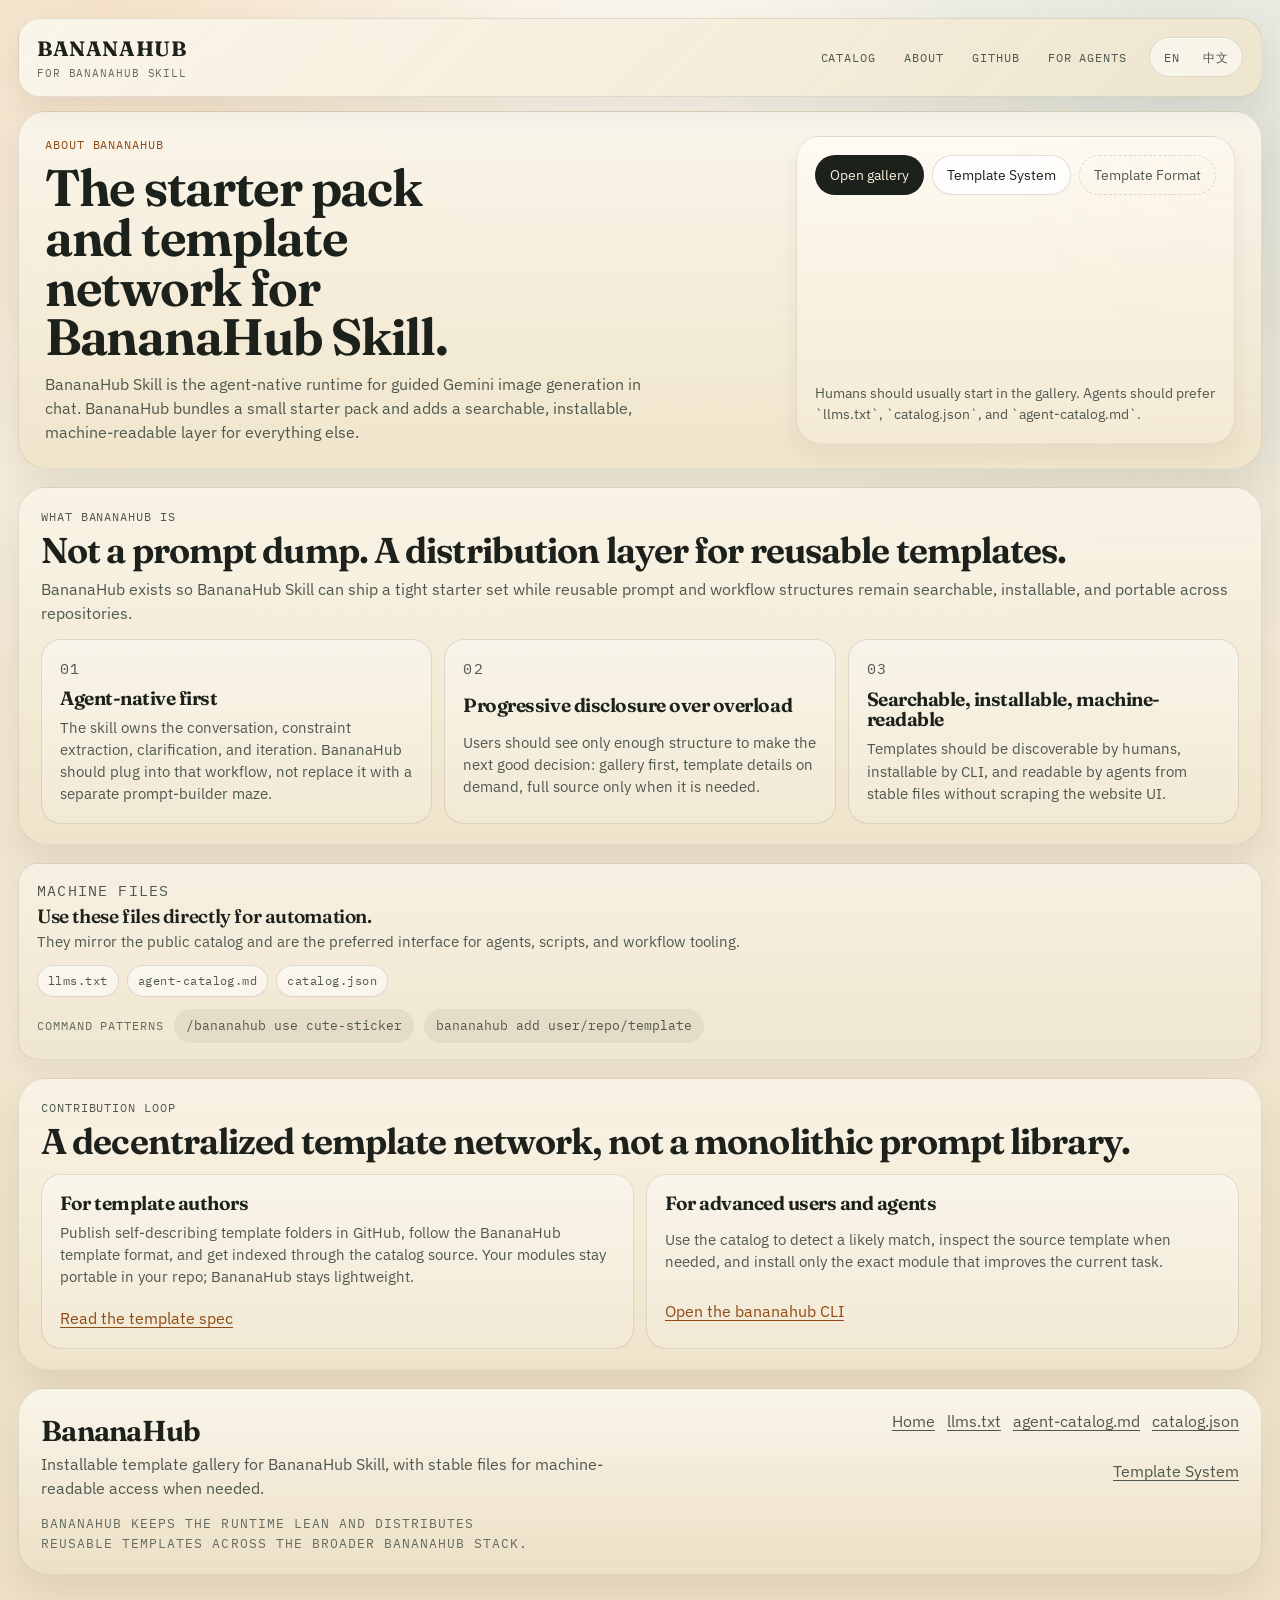
==== commit a9936d63: "feat: surface bundled template usage metrics" ====
--- a/about.html
+++ b/about.html
@@ -3,23 +3,23 @@
 <head>
   <meta charset="UTF-8">
   <meta name="viewport" content="width=device-width, initial-scale=1.0">
-  <title data-i18n="about.meta.title">About BananaHub | Installable Template Network for BananaHub Skill</title>
+  <title data-i18n="about.meta.title">About BananaHub | Starter Pack and Template Network for BananaHub Skill</title>
   <meta
     id="meta-description"
     name="description"
     data-i18n-content="about.meta.description"
-    content="Learn how BananaHub works as the installable template network for BananaHub Skill."
+    content="Learn how BananaHub works as the built-in starter pack and installable template network for BananaHub Skill."
   >
   <meta name="robots" content="index,follow,max-image-preview:large">
   <meta name="theme-color" content="#f2c94c">
   <meta property="og:type" content="website">
   <meta property="og:url" content="https://bananahub-ai.github.io/about.html">
-  <meta id="meta-og-title" property="og:title" data-i18n-content="about.meta.ogTitle" content="About BananaHub | Installable Template Network for BananaHub Skill">
+  <meta id="meta-og-title" property="og:title" data-i18n-content="about.meta.ogTitle" content="About BananaHub | Starter Pack and Template Network for BananaHub Skill">
   <meta
     id="meta-og-description"
     property="og:description"
     data-i18n-content="about.meta.ogDescription"
-    content="What BananaHub is, why it exists, and how humans, authors, and agents should use this installable template network."
+    content="What BananaHub is, why it exists, and how humans, authors, and agents should use the built-in starter pack and installable template network."
   >
   <link rel="canonical" href="https://bananahub-ai.github.io/about.html">
   <link rel="alternate" type="application/json" title="Machine-readable catalog JSON" href="catalog.json">
@@ -66,10 +66,10 @@
       <section class="hero info-hero">
         <div class="hero-copy">
           <p class="eyebrow" data-i18n="about.hero.eyebrow">About BananaHub</p>
-          <h1 data-i18n="about.hero.title">The installable template network for BananaHub Skill.</h1>
+          <h1 data-i18n="about.hero.title">The starter pack and template network for BananaHub Skill.</h1>
           <p class="hero-lead" data-i18n="about.hero.lead">
-            BananaHub Skill is the agent-native runtime for guided Gemini image generation in chat. BananaHub is the searchable,
-            installable, machine-readable layer that lets reusable prompt and workflow structures travel without bloating the runtime.
+            BananaHub Skill is the agent-native runtime for guided Gemini image generation in chat. BananaHub bundles a small starter
+            pack and adds a searchable, installable, machine-readable layer for everything else.
           </p>
         </div>
 
@@ -91,7 +91,7 @@
           <p class="section-kicker" data-i18n="about.manifesto.kicker">What BananaHub Is</p>
           <h2 id="manifesto-title" data-i18n="about.manifesto.title">Not a prompt dump. A distribution layer for reusable templates.</h2>
           <p data-i18n="about.manifesto.lead">
-            BananaHub exists so BananaHub Skill can stay focused on the live workflow while reusable prompt and workflow structures remain
+            BananaHub exists so BananaHub Skill can ship a tight starter set while reusable prompt and workflow structures remain
             searchable, installable, and portable across repositories.
           </p>
         </div>
@@ -142,8 +142,9 @@
         </div>
 
         <p class="agent-install-line">
-          <span data-i18n="about.machineFiles.installPattern">Install pattern</span>
-          <code>bananahub add bananahub-ai/bananahub-skill/cute-sticker</code>
+          <span data-i18n="about.machineFiles.installPattern">Command patterns</span>
+          <code>/bananahub use cute-sticker</code>
+          <code>bananahub add user/repo/template</code>
         </p>
       </section>
 
--- a/css/style.css
+++ b/css/style.css
@@ -591,6 +591,13 @@
   gap: 18px;
 }
 
+.catalog-copy {
+  display: grid;
+  gap: 10px;
+  max-width: 62ch;
+  padding-block: 6px 10px;
+}
+
 .catalog-intro h2,
 .section-heading h2 {
   font-size: clamp(1.8rem, 2.8vw, 2.8rem);
@@ -598,6 +605,7 @@
 }
 
 .catalog-status {
+  align-self: center;
   display: flex;
   gap: 10px;
 }
@@ -731,6 +739,10 @@
 #catalog-hint {
   margin: 0;
   font-size: 0.88rem;
+}
+
+#results-summary {
+  max-width: 62ch;
 }
 
 .link-button {
@@ -1496,6 +1508,8 @@
   display: grid;
   grid-template-columns: minmax(240px, 0.86fr) minmax(0, 1.14fr);
   width: min(940px, 100%);
+  height: min(88vh, 900px);
+  height: min(88dvh, 900px);
   max-height: min(88vh, 900px);
   max-height: min(88dvh, 900px);
   overflow: hidden;
@@ -1527,6 +1541,8 @@
 .modal-media {
   position: relative;
   display: grid;
+  grid-template-rows: minmax(0, 1fr) auto;
+  overflow: hidden;
   background:
     radial-gradient(circle at top, rgba(255, 255, 255, 0.42), transparent 42%),
     linear-gradient(135deg, rgba(28, 33, 28, 0.12), rgba(255, 255, 255, 0.4));
@@ -1534,10 +1550,13 @@
 
 .modal-image-button {
   position: relative;
-  display: block;
+  display: flex;
+  flex-direction: column;
+  align-items: stretch;
+  justify-content: flex-start;
   width: 100%;
   height: 100%;
-  min-height: 100%;
+  min-height: 0;
   padding: 0;
   border: 0;
   background: transparent;
@@ -1548,17 +1567,27 @@
   cursor: default;
 }
 
+.modal-image-frame {
+  display: flex;
+  flex: 1 1 auto;
+  min-height: 0;
+  align-items: center;
+  justify-content: center;
+}
+
 .modal-image {
+  display: block;
   width: 100%;
   height: 100%;
+  min-height: 0;
   padding: 24px;
   object-fit: contain;
 }
 
 .modal-image-hint {
-  position: absolute;
-  left: 16px;
-  bottom: 16px;
+  position: static;
+  align-self: flex-start;
+  margin: 0 16px 16px;
   padding: 8px 10px;
   border-radius: 999px;
   background: rgba(28, 33, 28, 0.78);
@@ -1567,6 +1596,13 @@
   font-size: 0.68rem;
   letter-spacing: 0.06em;
   text-transform: uppercase;
+  pointer-events: none;
+}
+
+.modal-media-footer {
+  display: flex;
+  justify-content: flex-end;
+  padding: 0 16px 16px;
 }
 
 .modal-sample-controls,
@@ -1577,9 +1613,7 @@
 }
 
 .modal-sample-controls {
-  position: absolute;
-  right: 16px;
-  bottom: 16px;
+  position: static;
   z-index: 1;
 }
 
@@ -1613,13 +1647,29 @@
 }
 
 .modal-body {
-  padding: 28px 26px 24px;
+  display: grid;
+  grid-template-rows: minmax(0, 1fr) auto;
+  padding: 0;
+  overflow: hidden;
+}
+
+.modal-body-copy {
+  min-height: 0;
+  padding: 28px 26px 18px;
   overflow: auto;
 }
 
+.modal-body-footer {
+  padding: 18px 26px 24px;
+  border-top: 1px solid rgba(28, 33, 28, 0.08);
+  background: linear-gradient(180deg, rgba(250, 245, 235, 0.74), rgba(240, 231, 210, 0.96));
+}
+
 .modal h2 {
-  font-size: clamp(1.8rem, 3vw, 2.6rem);
-  line-height: 1;
+  font-size: clamp(1.6rem, 2.6vw, 2.35rem);
+  line-height: 0.96;
+  overflow-wrap: anywhere;
+  text-wrap: balance;
 }
 
 .modal-subtitle,
@@ -1663,7 +1713,7 @@
   display: flex;
   flex-wrap: wrap;
   gap: 8px;
-  margin-top: 18px;
+  margin-top: 0;
 }
 
 .modal-link,
@@ -1683,7 +1733,7 @@
 }
 
 .modal-install {
-  margin-top: 18px;
+  margin-top: 14px;
 }
 
 .modal-install-box {
@@ -1792,6 +1842,10 @@
     align-items: flex-start;
   }
 
+  .catalog-status {
+    align-self: flex-start;
+  }
+
   .footer-links {
     justify-content: flex-start;
   }
@@ -1803,6 +1857,8 @@
   .contribute-grid,
   .modal {
     grid-template-columns: 1fr;
+    grid-template-rows: minmax(220px, 38vh) minmax(0, 1fr);
+    grid-template-rows: minmax(220px, 38dvh) minmax(0, 1fr);
   }
 
   .filter-bar {
@@ -1810,18 +1866,18 @@
   }
 
   .modal {
+    height: min(90vh, 920px);
+    height: min(90dvh, 920px);
     max-height: 90vh;
     max-height: 90dvh;
   }
 
   .modal-media {
-    min-height: clamp(220px, 38vh, 300px);
-    min-height: clamp(220px, 38dvh, 300px);
+    min-height: 0;
   }
 
   .modal-image-button {
-    min-height: clamp(220px, 36vh, 280px);
-    min-height: clamp(220px, 36dvh, 280px);
+    min-height: 0;
   }
 }
 
@@ -1934,17 +1990,25 @@
     padding: 10px;
   }
 
-  .modal-body {
-    padding: 20px 16px 16px;
+  .modal-body-copy {
+    padding: 20px 16px 14px;
+  }
+
+  .modal-body-footer {
+    padding: 16px;
   }
 
   .modal-image {
     padding: 18px;
   }
 
+  .modal-media-footer {
+    justify-content: stretch;
+    padding: 0 16px 16px;
+  }
+
   .modal-sample-controls {
-    left: 16px;
-    right: 16px;
+    width: 100%;
     justify-content: space-between;
   }
 
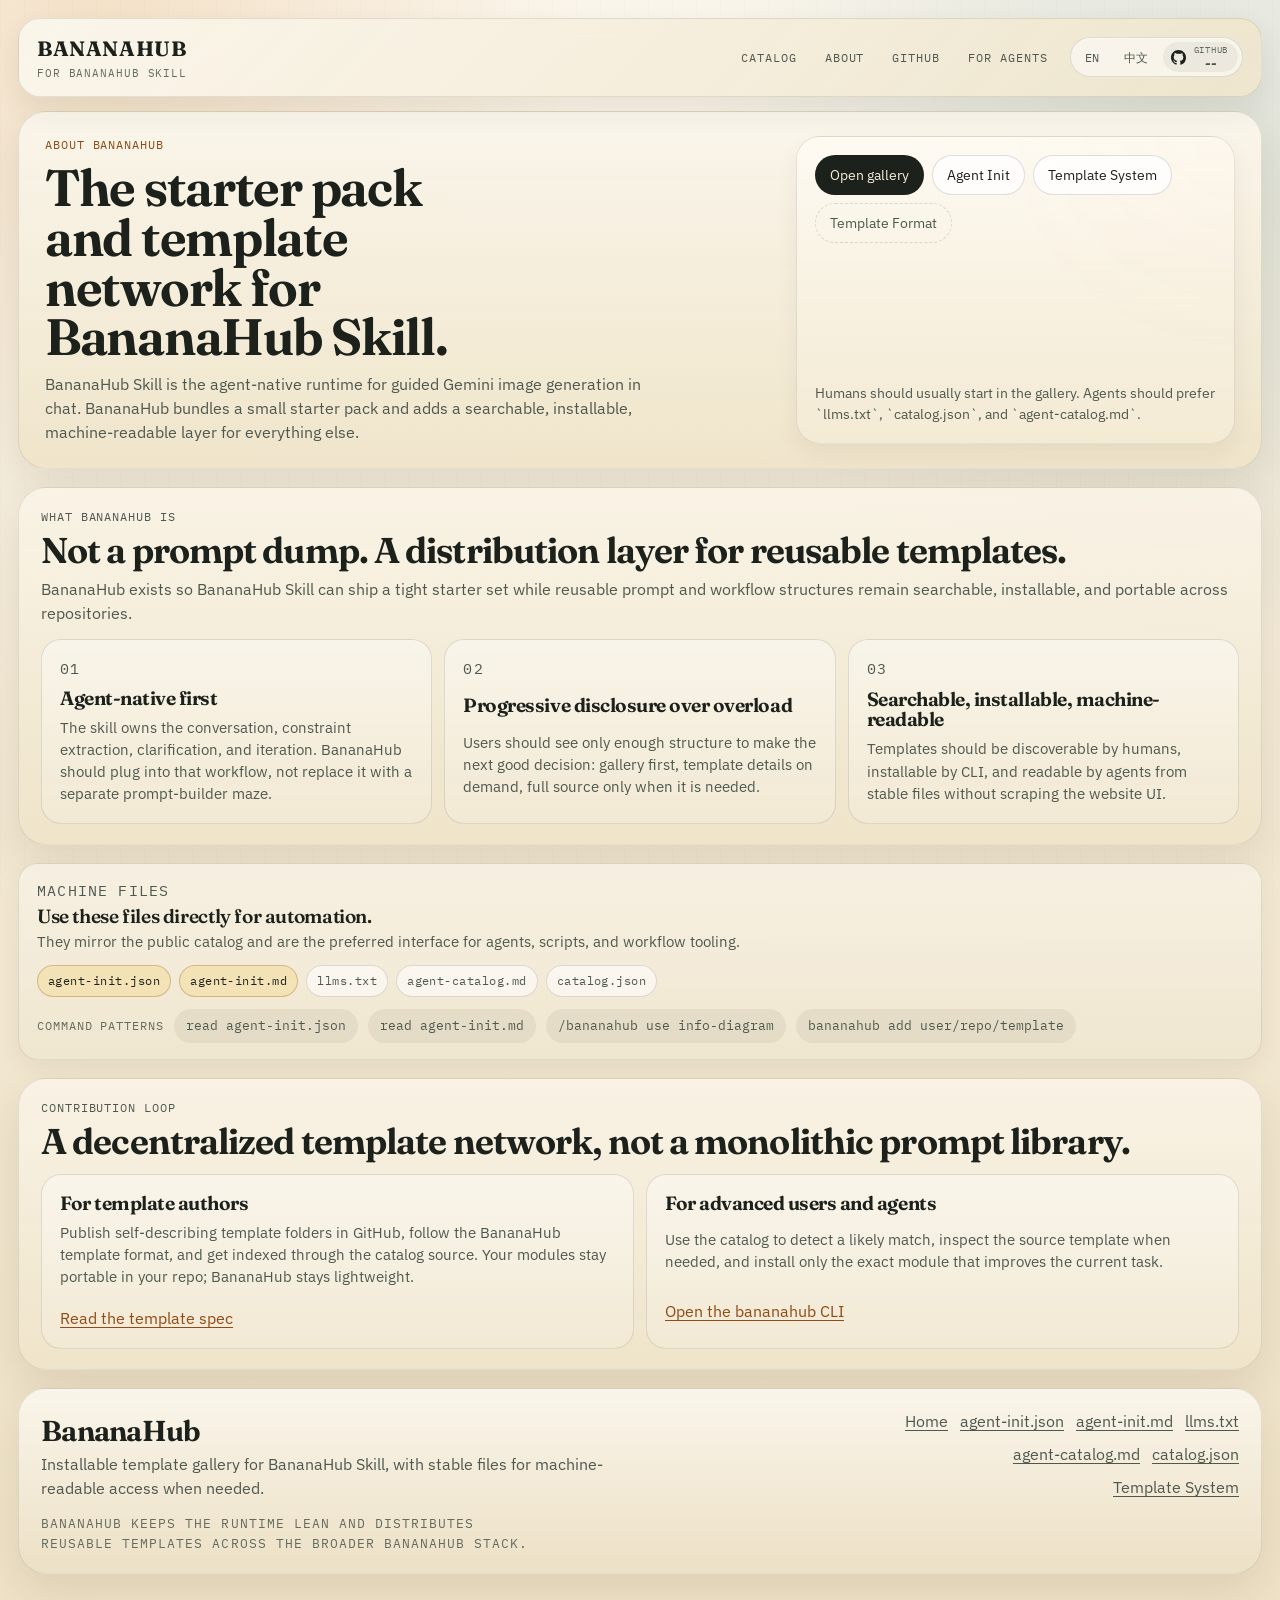
==== commit fdf982d2: "feat: add agent initialization entrypoints Signed-off-by: zkywalker <user@example.com>" ====
--- a/about.html
+++ b/about.html
@@ -13,7 +13,7 @@
   <meta name="robots" content="index,follow,max-image-preview:large">
   <meta name="theme-color" content="#f2c94c">
   <meta property="og:type" content="website">
-  <meta property="og:url" content="https://bananahub-ai.github.io/about.html">
+  <meta property="og:url" content="https://bananahub.ai/about.html">
   <meta id="meta-og-title" property="og:title" data-i18n-content="about.meta.ogTitle" content="About BananaHub | Starter Pack and Template Network for BananaHub Skill">
   <meta
     id="meta-og-description"
@@ -21,9 +21,11 @@
     data-i18n-content="about.meta.ogDescription"
     content="What BananaHub is, why it exists, and how humans, authors, and agents should use the built-in starter pack and installable template network."
   >
-  <link rel="canonical" href="https://bananahub-ai.github.io/about.html">
+  <link rel="canonical" href="https://bananahub.ai/about.html">
   <link rel="alternate" type="application/json" title="Machine-readable catalog JSON" href="catalog.json">
+  <link rel="alternate" type="application/json" title="Agent initialization contract" href="agent-init.json">
   <link rel="alternate" type="text/plain" title="LLM workflow instructions" href="llms.txt">
+  <link rel="alternate" type="text/markdown" title="Agent initialization guide" href="agent-init.md">
   <link rel="alternate" type="text/markdown" title="Agent catalog markdown" href="agent-catalog.md">
   <link rel="preconnect" href="https://fonts.googleapis.com">
   <link rel="preconnect" href="https://fonts.gstatic.com" crossorigin>
@@ -54,9 +56,27 @@
             <a href="/#agent-access" data-i18n="common.nav.agentFriendly">For Agents</a>
           </nav>
 
-          <div class="language-switch" role="group" aria-label="Language" data-i18n-aria-label="common.languageSwitcher">
-            <button class="language-button" data-lang-switch="en" type="button" aria-pressed="false">EN</button>
-            <button class="language-button" data-lang-switch="zh-CN" type="button" aria-pressed="false">中文</button>
+          <div class="header-utility-bar">
+            <div class="language-switch" role="group" aria-label="Language" data-i18n-aria-label="common.languageSwitcher">
+              <button class="language-button" data-lang-switch="en" type="button" aria-pressed="false">EN</button>
+              <button class="language-button" data-lang-switch="zh-CN" type="button" aria-pressed="false">中文</button>
+            </div>
+
+            <a
+              class="header-github-pill"
+              href="https://github.com/bananahub-ai/bananahub-skill"
+              target="_blank"
+              rel="noopener"
+              data-i18n-aria-label="common.utility.githubStarsAria"
+            >
+              <svg class="header-github-pill-icon" viewBox="0 0 16 16" aria-hidden="true">
+                <path fill="currentColor" d="M8 0C3.58 0 0 3.58 0 8c0 3.54 2.29 6.53 5.47 7.59.4.07.55-.17.55-.38 0-.19-.01-.82-.01-1.49-2.01.37-2.53-.49-2.69-.94-.09-.23-.48-.94-.82-1.13-.28-.15-.68-.52-.01-.53.63-.01 1.08.58 1.23.82.72 1.21 1.87.87 2.33.66.07-.52.28-.87.51-1.07-1.78-.2-3.64-.89-3.64-3.95 0-.87.31-1.59.82-2.15-.08-.2-.36-1.02.08-2.12 0 0 .67-.21 2.2.82A7.64 7.64 0 0 1 8 4.07c.68 0 1.36.09 2 .27 1.53-1.04 2.2-.82 2.2-.82.44 1.1.16 1.92.08 2.12.51.56.82 1.27.82 2.15 0 3.07-1.87 3.75-3.65 3.95.29.25.54.73.54 1.48 0 1.07-.01 1.93-.01 2.2 0 .21.15.46.55.38A8.01 8.01 0 0 0 16 8c0-4.42-3.58-8-8-8Z"/>
+              </svg>
+              <span class="header-github-pill-copy">
+                <span class="header-github-pill-label" data-i18n="common.nav.github">GitHub</span>
+                <strong class="header-github-pill-count" data-github-stars-count>--</strong>
+              </span>
+            </a>
           </div>
         </div>
       </div>
@@ -76,6 +96,7 @@
         <aside class="hero-rail" aria-label="About quick links">
           <div class="hero-actions">
             <a class="button button-primary" href="/#catalog-section" data-i18n="about.hero.actions.openGallery">Open gallery</a>
+            <a class="button button-secondary" href="agent-init.md" data-i18n="about.hero.actions.agentInit">Agent Init</a>
             <a class="button button-secondary" href="https://github.com/bananahub-ai/bananahub-skill/blob/main/references/template-system.md" target="_blank" rel="noopener" data-i18n="about.hero.actions.templateSystem">Template System</a>
             <a class="button button-tertiary" href="https://github.com/bananahub-ai/bananahub-skill/blob/main/references/template-format-spec.md" target="_blank" rel="noopener" data-i18n="about.hero.actions.templateFormat">Template Format</a>
           </div>
@@ -136,6 +157,8 @@
         </div>
 
         <div class="agent-strip-links">
+          <a class="agent-pill agent-pill-primary" href="agent-init.json">agent-init.json</a>
+          <a class="agent-pill agent-pill-primary" href="agent-init.md">agent-init.md</a>
           <a class="agent-pill" href="llms.txt">llms.txt</a>
           <a class="agent-pill" href="agent-catalog.md">agent-catalog.md</a>
           <a class="agent-pill" href="catalog.json">catalog.json</a>
@@ -143,7 +166,9 @@
 
         <p class="agent-install-line">
           <span data-i18n="about.machineFiles.installPattern">Command patterns</span>
-          <code>/bananahub use cute-sticker</code>
+          <code>read agent-init.json</code>
+          <code>read agent-init.md</code>
+          <code>/bananahub use info-diagram</code>
           <code>bananahub add user/repo/template</code>
         </p>
       </section>
@@ -188,6 +213,8 @@
 
         <div class="footer-links">
           <a href="/" data-i18n="common.nav.home">Home</a>
+          <a href="agent-init.json">agent-init.json</a>
+          <a href="agent-init.md">agent-init.md</a>
           <a href="llms.txt">llms.txt</a>
           <a href="agent-catalog.md">agent-catalog.md</a>
           <a href="catalog.json">catalog.json</a>
--- a/css/style.css
+++ b/css/style.css
@@ -118,6 +118,7 @@
 
 .site-header,
 .hero-banner,
+.quickstart-strip,
 .hero,
 .catalog-shell,
 .agent-strip,
@@ -127,6 +128,8 @@
 .site-footer {
   position: relative;
   z-index: 1;
+  min-width: 0;
+  max-width: 100%;
 }
 
 .site-header {
@@ -202,7 +205,7 @@
   gap: 12px;
 }
 
-.language-switch {
+.header-utility-bar {
   display: inline-flex;
   align-items: center;
   gap: 4px;
@@ -211,6 +214,12 @@
   border-radius: 999px;
   background: rgba(255, 255, 255, 0.54);
   box-shadow: inset 0 1px 0 rgba(255, 255, 255, 0.36);
+}
+
+.language-switch {
+  display: inline-flex;
+  align-items: center;
+  gap: 4px;
 }
 
 .language-button {
@@ -242,6 +251,58 @@
   box-shadow: 0 6px 14px rgba(28, 33, 28, 0.18);
 }
 
+.header-github-pill {
+  display: inline-flex;
+  align-items: center;
+  gap: 8px;
+  min-height: 30px;
+  padding: 0 10px 0 8px;
+  border-radius: 999px;
+  background: rgba(28, 33, 28, 0.05);
+  color: var(--ink);
+  text-decoration: none;
+  transition:
+    transform 0.2s ease,
+    background-color 0.2s ease,
+    color 0.2s ease;
+}
+
+.header-github-pill:hover,
+.header-github-pill:focus-visible {
+  transform: translateY(-1px);
+  background: rgba(28, 33, 28, 0.08);
+}
+
+.header-github-pill-icon {
+  width: 15px;
+  height: 15px;
+  flex: 0 0 auto;
+}
+
+.header-github-pill-copy {
+  display: grid;
+  justify-items: center;
+  gap: 1px;
+  min-width: 0;
+  text-align: center;
+}
+
+.header-github-pill-label {
+  color: var(--ink-faint);
+  font-family: 'IBM Plex Mono', monospace;
+  font-size: 0.58rem;
+  letter-spacing: 0.08em;
+  line-height: 1;
+  text-transform: uppercase;
+}
+
+.header-github-pill-count {
+  font-family: 'Fraunces', serif;
+  font-size: 0.88rem;
+  font-weight: 600;
+  line-height: 1;
+}
+
 .header-links a {
   display: inline-flex;
   align-items: center;
@@ -271,6 +332,7 @@
 }
 
 .hero-banner,
+.quickstart-strip,
 .hero,
 .catalog-shell,
 .agent-drawer,
@@ -286,6 +348,7 @@
 
 .hero-banner,
 .hero,
+.quickstart-strip,
 .catalog-shell,
 .site-footer {
   background:
@@ -306,6 +369,7 @@
   display: flex;
   flex-direction: column;
   gap: 4px;
+  flex: 1 1 320px;
   min-width: 0;
 }
 
@@ -326,9 +390,12 @@
 
 .hero-banner-stats {
   display: flex;
+  flex-wrap: wrap;
+  flex: 0 1 440px;
   gap: 14px;
   align-items: center;
-  flex-shrink: 0;
+  justify-content: flex-end;
+  max-width: 100%;
 }
 
 .hero-stat {
@@ -354,6 +421,87 @@
   color: var(--ink-faint);
   font-size: 0.75rem;
   white-space: nowrap;
+}
+
+.quickstart-strip {
+  display: grid;
+  gap: 16px;
+  padding: 20px 22px 22px;
+  overflow: clip;
+}
+
+.quickstart-copy {
+  display: grid;
+  gap: 8px;
+  max-width: 64ch;
+}
+
+.quickstart-copy h2 {
+  margin: 0;
+  font-family: 'Fraunces', serif;
+  font-size: clamp(1.45rem, 2.2vw, 2.1rem);
+  font-weight: 650;
+  line-height: 1.02;
+  letter-spacing: -0.025em;
+}
+
+.quickstart-lead {
+  margin: 0;
+  color: var(--ink-soft);
+  font-size: 0.92rem;
+}
+
+.quickstart-grid {
+  display: grid;
+  grid-template-columns: repeat(auto-fit, minmax(220px, 1fr));
+  gap: 12px;
+}
+
+.quickstart-card {
+  display: grid;
+  gap: 12px;
+  padding: 14px;
+  border: 1px solid rgba(28, 33, 28, 0.12);
+  border-radius: 18px;
+  background:
+    linear-gradient(180deg, rgba(255, 251, 243, 0.84), rgba(246, 238, 220, 0.92)),
+    radial-gradient(circle at top right, rgba(217, 134, 42, 0.12), transparent 46%);
+  box-shadow: inset 0 1px 0 rgba(255, 255, 255, 0.5);
+}
+
+.quickstart-label {
+  margin: 0;
+  color: var(--accent-deep);
+  font-family: 'IBM Plex Mono', monospace;
+  font-size: 0.72rem;
+  letter-spacing: 0.08em;
+  text-transform: uppercase;
+}
+
+.quickstart-command {
+  display: grid;
+  gap: 10px;
+}
+
+.quickstart-command code {
+  display: block;
+  min-height: 96px;
+  padding: 12px 14px;
+  border-radius: 16px;
+  background: rgba(28, 33, 28, 0.92);
+  color: #f7efdc;
+  font-size: 0.78rem;
+  line-height: 1.6;
+  white-space: normal;
+  word-break: break-word;
+  user-select: all;
+  box-shadow:
+    inset 0 1px 0 rgba(255, 255, 255, 0.08),
+    0 8px 18px rgba(28, 33, 28, 0.1);
+}
+
+.quickstart-command .copy-btn {
+  justify-self: flex-start;
 }
 
 /* — old hero (about page) — */
@@ -751,14 +899,17 @@
 
 .card-grid {
   display: grid;
-  grid-template-columns: repeat(auto-fill, minmax(210px, 1fr));
-  gap: 14px;
+  grid-template-columns: repeat(auto-fill, minmax(min(100%, 300px), 1fr));
+  gap: 16px;
   margin-top: 16px;
 }
 
 .template-card {
-  display: grid;
+  display: flex;
+  flex-direction: column;
   gap: 12px;
+  min-width: 0;
+  width: 100%;
   min-height: 100%;
   padding: 12px;
   border: 1px solid rgba(28, 33, 28, 0.12);
@@ -777,6 +928,8 @@
 
 .card-image-wrap {
   position: relative;
+  width: 100%;
+  min-width: 0;
   aspect-ratio: 1 / 1.02;
   overflow: hidden;
   border-radius: 16px;
@@ -933,8 +1086,11 @@
 }
 
 .card-body {
-  display: grid;
+  display: flex;
+  flex: 1 1 auto;
+  flex-direction: column;
   gap: 12px;
+  min-width: 0;
   padding: 2px 2px 0;
 }
 
@@ -943,28 +1099,36 @@
   gap: 10px;
   justify-content: space-between;
   align-items: flex-start;
+  min-width: 0;
 }
 
 .card-title-stack {
-  min-width: 0;
+  display: grid;
+  width: 100%;
+  min-width: 0;
+  gap: 4px;
+  overflow-wrap: anywhere;
 }
 
 .card-eyebrow {
   color: var(--ink-faint);
   font-size: 0.68rem;
+  line-height: 1.35;
+  overflow-wrap: anywhere;
+  word-break: break-word;
 }
 
 .card-title {
-  margin-top: 3px;
   font-size: 1.08rem;
   line-height: 1.05;
+  overflow-wrap: anywhere;
 }
 
 .card-subtitle {
-  margin-top: 4px;
   color: var(--ink-soft);
   font-size: 0.82rem;
   line-height: 1.35;
+  overflow-wrap: anywhere;
 }
 
 .card-inline-stat {
@@ -996,6 +1160,8 @@
   display: flex;
   flex-wrap: wrap;
   gap: 6px;
+  min-width: 0;
+  width: 100%;
 }
 
 .tag,
@@ -1003,6 +1169,7 @@
   display: inline-flex;
   align-items: center;
   min-height: 24px;
+  max-width: 100%;
   padding: 0 8px;
   border-radius: 999px;
   font-size: 0.74rem;
@@ -1014,6 +1181,264 @@
   background: rgba(255, 255, 255, 0.58);
 }
 
+.card-tags .tag {
+  min-width: 0;
+  overflow: hidden;
+  max-width: 100%;
+  text-overflow: ellipsis;
+  white-space: nowrap;
+}
+
+.card-support {
+  margin-top: 0;
+}
+
+.support-summary {
+  display: grid;
+  gap: 10px;
+  min-width: 0;
+}
+
+.support-summary-card {
+  gap: 0;
+}
+
+.support-compact {
+  display: flex;
+  align-items: center;
+  justify-content: space-between;
+  gap: 10px;
+  min-width: 0;
+  padding: 7px 9px;
+  border: 1px solid rgba(143, 76, 22, 0.14);
+  border-radius: 999px;
+  background: rgba(255, 251, 244, 0.68);
+}
+
+.support-compact-label {
+  flex: 0 0 auto;
+  color: var(--accent-deep);
+  font-family: 'IBM Plex Mono', monospace;
+  font-size: 0.62rem;
+  font-weight: 700;
+  letter-spacing: 0.08em;
+  text-transform: uppercase;
+  white-space: nowrap;
+}
+
+.support-provider-row {
+  display: flex;
+  flex-wrap: wrap;
+  justify-content: flex-end;
+  gap: 5px;
+  min-width: 0;
+  overflow: hidden;
+}
+
+.support-provider-chip,
+.support-provider-more {
+  display: inline-flex;
+  align-items: center;
+  justify-content: center;
+  gap: 5px;
+  min-height: 24px;
+  max-width: 100%;
+  padding: 0 9px;
+  border: 1px solid rgba(28, 33, 28, 0.13);
+  border-radius: 999px;
+  background: rgba(255, 255, 255, 0.72);
+  color: var(--ink);
+  font-family: 'IBM Plex Mono', monospace;
+  font-size: 0.66rem;
+  font-weight: 700;
+  letter-spacing: 0.04em;
+  line-height: 1;
+  text-transform: uppercase;
+  white-space: nowrap;
+  overflow: hidden;
+  text-overflow: ellipsis;
+}
+
+.support-provider-chip.is-recommended {
+  border-color: var(--support-chip-accent, rgba(143, 76, 22, 0.28));
+  background: rgba(217, 134, 42, 0.14);
+  color: var(--accent-deep);
+}
+
+.support-provider-mark,
+.support-model-mark {
+  flex: 0 0 auto;
+  display: inline-grid;
+  place-items: center;
+  width: 17px;
+  height: 17px;
+  border-radius: 999px;
+  background: var(--support-chip-accent, var(--accent-deep));
+  color: #fff7e6;
+  font-family: 'IBM Plex Mono', monospace;
+  font-size: 0.54rem;
+  font-weight: 800;
+  letter-spacing: -0.03em;
+  line-height: 1;
+}
+
+.support-model-mark {
+  width: 18px;
+  height: 18px;
+  font-size: 0.5rem;
+}
+
+.support-logo-img {
+  object-fit: contain;
+  background: transparent;
+}
+
+.support-provider-chip-text,
+.support-model-chip-text {
+  min-width: 0;
+  overflow: hidden;
+  text-overflow: ellipsis;
+}
+
+.support-provider-chip.is-model-only {
+  display: block;
+  min-width: 0;
+  color: var(--ink-soft);
+  font-family: inherit;
+  font-size: 0.72rem;
+  font-weight: 600;
+  letter-spacing: 0;
+  line-height: 24px;
+  text-transform: none;
+}
+
+.support-provider-more {
+  color: var(--ink-faint);
+  background: rgba(28, 33, 28, 0.04);
+}
+
+.support-recommended {
+  display: grid;
+  grid-template-columns: auto minmax(0, 1fr);
+  gap: 10px;
+  align-items: center;
+  padding: 12px 14px;
+  border: 1px solid rgba(143, 76, 22, 0.18);
+  border-radius: 16px;
+  background:
+    linear-gradient(135deg, rgba(255, 250, 242, 0.95), rgba(244, 230, 199, 0.88)),
+    radial-gradient(circle at top right, rgba(217, 134, 42, 0.16), transparent 48%);
+  box-shadow: inset 0 1px 0 rgba(255, 255, 255, 0.46);
+}
+
+.support-recommended > .support-provider-chip {
+  min-height: 36px;
+  padding: 0 12px;
+  border-radius: 12px;
+}
+
+.support-recommended-copy {
+  display: grid;
+  gap: 2px;
+  min-width: 0;
+}
+
+.support-recommended-label {
+  color: var(--accent-deep);
+  font-family: 'IBM Plex Mono', monospace;
+  font-size: 0.68rem;
+  font-weight: 700;
+  letter-spacing: 0.08em;
+  text-transform: uppercase;
+}
+
+.support-recommended-model {
+  font-size: 0.98rem;
+  line-height: 1.25;
+  overflow-wrap: anywhere;
+}
+
+.support-detail-grid {
+  display: grid;
+  gap: 12px;
+  padding: 0 14px 14px;
+  border-top: 1px solid rgba(28, 33, 28, 0.08);
+}
+
+.support-group {
+  display: grid;
+  gap: 8px;
+}
+
+.support-provider-group {
+  display: grid;
+  gap: 10px;
+  min-width: 0;
+  padding: 12px;
+  border: 1px solid rgba(28, 33, 28, 0.08);
+  border-radius: 14px;
+  background: rgba(255, 255, 255, 0.48);
+}
+
+.support-provider-heading {
+  display: flex;
+  align-items: center;
+  gap: 8px;
+  min-width: 0;
+}
+
+.support-provider-heading .support-group-label {
+  min-width: 0;
+  overflow: hidden;
+  text-overflow: ellipsis;
+  white-space: nowrap;
+}
+
+.support-provider-model-row {
+  min-width: 0;
+}
+
+.support-group-label {
+  color: var(--ink-faint);
+  font-family: 'IBM Plex Mono', monospace;
+  font-size: 0.68rem;
+  letter-spacing: 0.08em;
+  text-transform: uppercase;
+}
+
+.support-chip-row {
+  display: flex;
+  flex-wrap: wrap;
+  gap: 8px;
+}
+
+.support-chip {
+  display: inline-flex;
+  align-items: center;
+  gap: 6px;
+  min-height: 28px;
+  max-width: 100%;
+  padding: 0 10px;
+  border: 1px solid rgba(28, 33, 28, 0.1);
+  border-radius: 999px;
+  background: rgba(255, 255, 255, 0.84);
+  color: var(--ink);
+  font-size: 0.78rem;
+  white-space: nowrap;
+  overflow: hidden;
+  text-overflow: ellipsis;
+}
+
+.support-model-chip {
+  padding-left: 6px;
+}
+
+.support-model-chip.is-recommended {
+  border-color: var(--support-chip-accent, rgba(143, 76, 22, 0.28));
+  background: rgba(217, 134, 42, 0.14);
+  color: var(--accent-deep);
+}
+
 .badge {
   border: 1px solid rgba(28, 33, 28, 0.12);
   background: rgba(28, 33, 28, 0.06);
@@ -1063,6 +1488,7 @@
   display: flex;
   flex-wrap: wrap;
   gap: 8px 12px;
+  min-width: 0;
   color: var(--ink-faint);
   font-size: 0.78rem;
 }
@@ -1071,6 +1497,8 @@
   display: inline-flex;
   align-items: center;
   gap: 6px;
+  min-width: 0;
+  overflow-wrap: anywhere;
 }
 
 .card-meta-inline span::before {
@@ -1082,10 +1510,12 @@
 }
 
 .card-actions {
-  display: flex;
-  flex-wrap: nowrap;
-  align-items: center;
+  display: grid;
+  grid-template-columns: minmax(0, 1fr) auto auto;
+  align-items: stretch;
   gap: 8px;
+  min-width: 0;
+  margin-top: auto;
   padding-top: 10px;
   border-top: 1px solid rgba(28, 33, 28, 0.08);
 }
@@ -1107,10 +1537,13 @@
 }
 
 .card-action-stat {
-  flex: 1 1 auto;
+  display: grid;
+  grid-template-columns: auto minmax(0, 1fr);
+  align-items: center;
   min-width: 0;
   gap: 7px;
-  justify-content: space-between;
+  width: auto;
+  justify-content: stretch;
   padding-inline: 12px;
   border: 1px solid rgba(28, 33, 28, 0.12);
   background: rgba(28, 33, 28, 0.05);
@@ -1122,6 +1555,11 @@
   font-size: 0.68rem;
   letter-spacing: 0.05em;
   text-transform: uppercase;
+  min-width: 0;
+  line-height: 1.2;
+  overflow-wrap: anywhere;
+  text-align: left;
+  white-space: normal;
 }
 
 .card-action-stat-value {
@@ -1129,6 +1567,7 @@
   font-family: 'Fraunces', serif;
   font-size: 0.96rem;
   line-height: 1;
+  white-space: nowrap;
 }
 
 .copy-btn {
@@ -1158,12 +1597,12 @@
 }
 
 .card-action-icon {
-  flex: 0 0 36px;
   width: 36px;
   min-width: 36px;
   min-height: 36px;
   padding: 0;
   border-radius: 12px;
+  justify-self: end;
 }
 
 .card-action-icon svg {
@@ -1246,6 +1685,18 @@
   background: rgba(255, 255, 255, 0.78);
 }
 
+.agent-pill-primary {
+  border-color: rgba(128, 86, 20, 0.3);
+  background: rgba(242, 201, 76, 0.24);
+  color: var(--ink);
+}
+
+.agent-pill-primary:hover,
+.agent-pill-primary:focus-visible {
+  border-color: rgba(128, 86, 20, 0.42);
+  background: rgba(242, 201, 76, 0.34);
+}
+
 .agent-install-line {
   display: flex;
   flex-wrap: wrap;
@@ -1647,19 +2098,23 @@
 }
 
 .modal-body {
-  display: grid;
-  grid-template-rows: minmax(0, 1fr) auto;
+  display: flex;
+  flex-direction: column;
   padding: 0;
   overflow: hidden;
 }
 
 .modal-body-copy {
+  flex: 1 1 auto;
   min-height: 0;
+  width: 100%;
   padding: 28px 26px 18px;
   overflow: auto;
 }
 
 .modal-body-footer {
+  flex: 0 0 auto;
+  width: 100%;
   padding: 18px 26px 24px;
   border-top: 1px solid rgba(28, 33, 28, 0.08);
   background: linear-gradient(180deg, rgba(250, 245, 235, 0.74), rgba(240, 231, 210, 0.96));
@@ -1690,6 +2145,10 @@
   margin-top: 12px;
 }
 
+.modal-support {
+  margin-top: 18px;
+}
+
 .modal-meta {
   display: grid;
   grid-template-columns: repeat(2, minmax(0, 1fr));
@@ -1707,6 +2166,35 @@
 
 .modal-meta-item .label {
   font-size: 0.68rem;
+}
+
+.support-summary-modal {
+  gap: 12px;
+}
+
+.support-summary-modal .support-recommended {
+  padding: 16px 18px;
+  border-radius: 18px;
+}
+
+.support-summary-modal .support-recommended > .support-provider-chip {
+  min-height: 40px;
+}
+
+.support-summary-modal .support-recommended-model {
+  font-size: 1.04rem;
+}
+
+.support-summary-modal .support-detail-grid {
+  grid-template-columns: repeat(auto-fit, minmax(min(100%, 240px), 1fr));
+  padding: 16px 18px;
+  border: 1px solid rgba(28, 33, 28, 0.08);
+  border-radius: 16px;
+  background: rgba(255, 251, 244, 0.72);
+}
+
+.support-summary-modal .support-detail-grid-static {
+  border-top: 0;
 }
 
 .modal-actions {
@@ -1739,6 +2227,7 @@
 .modal-install-box {
   display: flex;
   align-items: center;
+  width: 100%;
   gap: 10px;
   padding: 14px;
   border: 1px solid rgba(28, 33, 28, 0.12);
@@ -1852,6 +2341,16 @@
 }
 
 @media (max-width: 980px) {
+  .hero-banner {
+    flex-direction: column;
+    align-items: flex-start;
+  }
+
+  .hero-banner-stats {
+    width: 100%;
+    justify-content: flex-start;
+  }
+
   .access-grid,
   .principle-grid,
   .contribute-grid,
@@ -1866,10 +2365,10 @@
   }
 
   .modal {
-    height: min(90vh, 920px);
-    height: min(90dvh, 920px);
+    height: auto;
     max-height: 90vh;
     max-height: 90dvh;
+    overflow-y: auto;
   }
 
   .modal-media {
@@ -1878,6 +2377,22 @@
 
   .modal-image-button {
     min-height: 0;
+  }
+
+  .modal-body {
+    display: block;
+    overflow: visible;
+  }
+
+  .modal-body-copy {
+    overflow: visible;
+    padding-bottom: 20px;
+  }
+
+  .modal-body-footer {
+    padding-top: 0;
+    border-top: 0;
+    background: transparent;
   }
 }
 
@@ -1888,6 +2403,7 @@
 
   .header-inner,
   .hero-banner,
+  .quickstart-strip,
   .hero,
   .catalog-shell,
   .agent-summary,
@@ -1899,9 +2415,8 @@
     padding-right: 16px;
   }
 
-  .hero-banner {
-    flex-direction: column;
-    align-items: flex-start;
+  .quickstart-command code {
+    min-height: 0;
   }
 
   .hero h1 {
@@ -1926,7 +2441,7 @@
   }
 
   .card-grid {
-    grid-template-columns: repeat(auto-fill, minmax(180px, 1fr));
+    grid-template-columns: repeat(auto-fill, minmax(min(100%, 240px), 1fr));
   }
 }
 
@@ -1945,7 +2460,7 @@
     justify-content: flex-start;
   }
 
-  .language-switch {
+  .header-utility-bar {
     align-self: flex-start;
   }
 
@@ -1973,16 +2488,8 @@
     width: 100%;
   }
 
-  .card-actions {
-    align-items: stretch;
-  }
-
-  .card-actions .card-action-stat {
-    width: auto;
-  }
-
   .card-grid {
-    grid-template-columns: 1fr 1fr;
+    grid-template-columns: 1fr;
   }
 
   .modal-overlay,
@@ -2034,6 +2541,10 @@
 
   .copy-btn-compact {
     width: auto;
+  }
+
+  .quickstart-command .copy-btn {
+    width: 100%;
   }
 }
 
